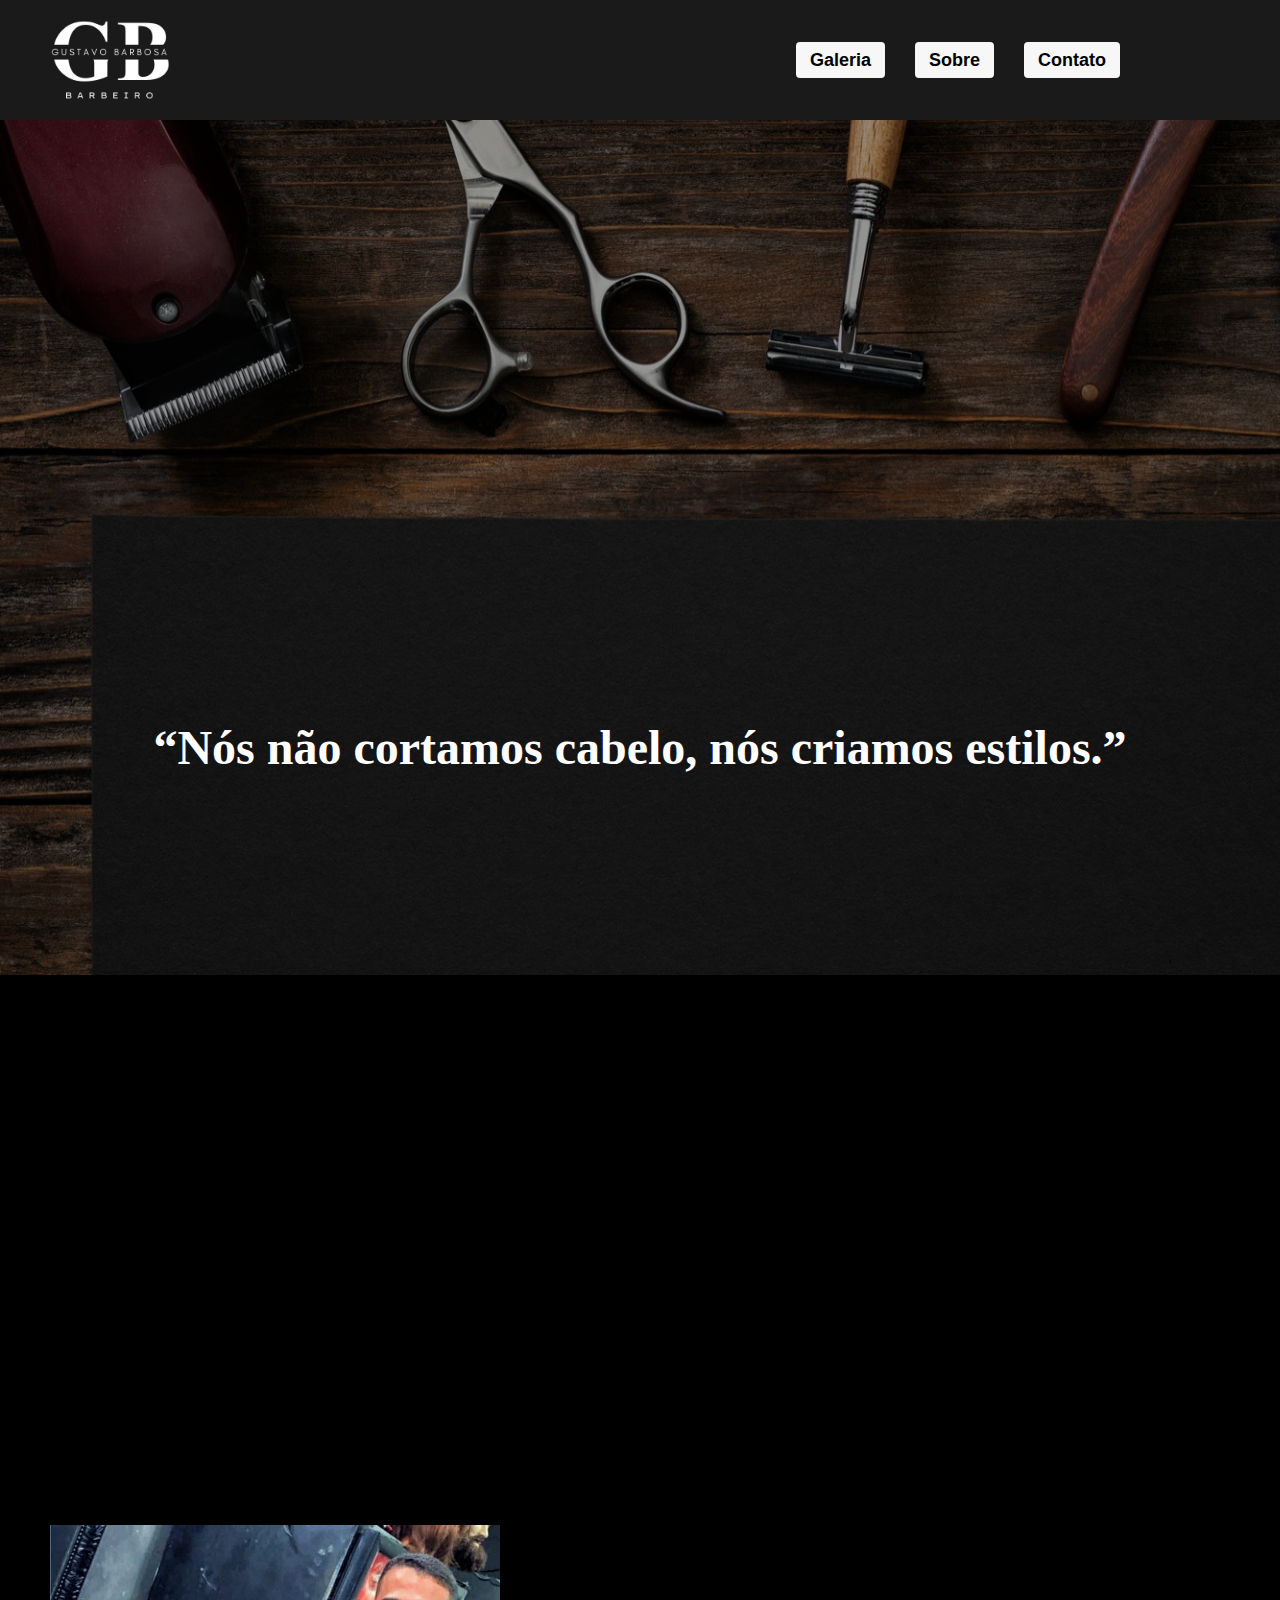
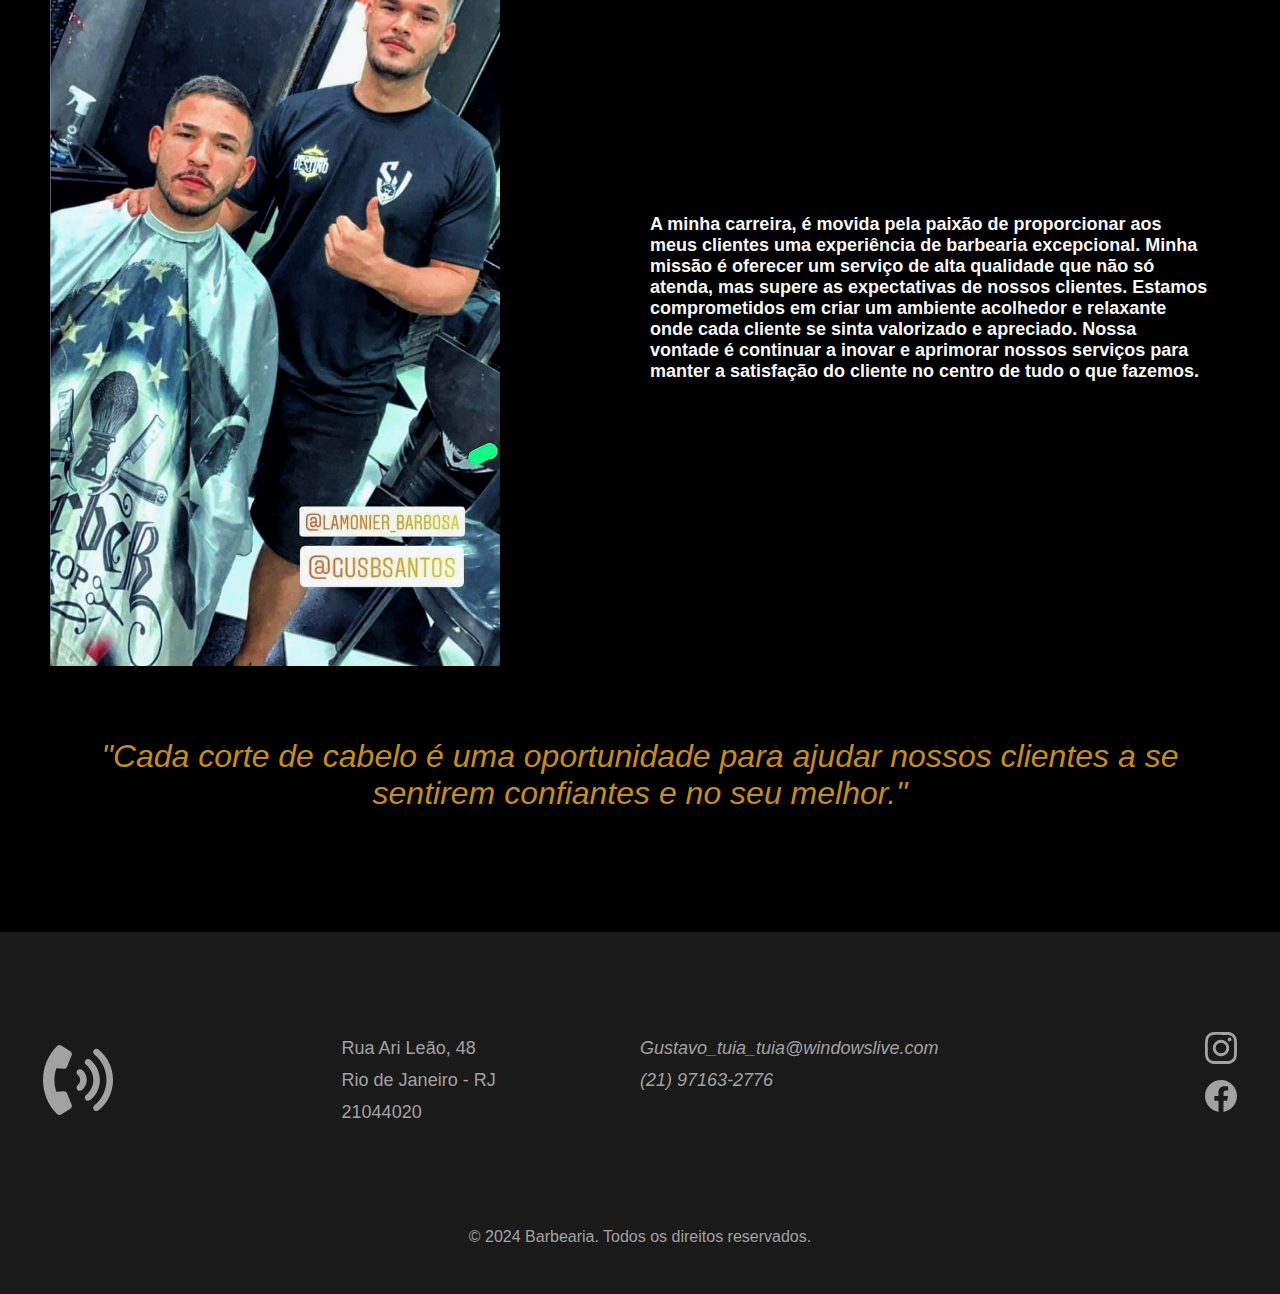
==== index.html @ 592ec846 "Adicionado foto ao index e frase de efeito." ====
<!DOCTYPE html>
<html lang="en">

<head>
    <meta charset="UTF-8">
    <meta name="viewport" content="width=device-width, initial-scale=1.0">
    <title>Gustavo Barbearia</title>
    <link rel="stylesheet" href="./style/style.css">
</head>

<body>
    <header class="header" id="home">
        <div class="header-container">
            <div class="logo">
                <a href="./index.html"><img src="./img/logo.png" alt="Logo" width="349" height="284"></a>
            </div>
            <nav class="nav">
                <ul class="botao-menu">
                    <li><a href="">Galeria</a></li>
                    <li><a href="">Sobre</a></li>
                    <li><a href="./contato.html">Contato</a></li>
                </ul>
            </nav>
        </div>
    </header>

    <div class="titulo-index">
        <h1>“Nós não cortamos cabelo, nós criamos estilos.”</h1>
    </div>

    <div class="detalhe-de-fundo">
    </div>

    <main class="article-inicial">
        <div class="conteudo-inicial">
            <div class="imagem-do-article">
                <img class="imagem-do-barbeiro" src="./img/pagina-inicial/foto-braba.jpg" alt="">
            </div>
            <div class="texto">
                <p>
                    A minha carreira, é movida pela paixão de proporcionar aos meus clientes
                    uma experiência de barbearia excepcional. Minha missão é oferecer um serviço de alta qualidade
                    que
                    não só atenda, mas supere as expectativas de nossos clientes. Estamos comprometidos em criar um
                    ambiente acolhedor e relaxante onde cada cliente se sinta valorizado e apreciado.
                    Nossa vontade é continuar a inovar e aprimorar nossos serviços para manter
                    a satisfação do cliente no centro de tudo o que fazemos.
                </p>
            </div>
            <div class="citacao">
                <p>
                    "Cada corte de cabelo é uma oportunidade para ajudar nossos clientes a se
                    sentirem confiantes e no seu melhor."
                </p>
            </div>
        </div>
    </main>

    <footer class="footer">
        <section class="footer-container">
            <div class="footer-icon-cel">
                <img src="./img/contato/phone-branco.svg" alt="">
            </div>
            <div class="footer-endereco">
                <p>Rua Ari Leão, 48</p>
                <p>Rio de Janeiro - RJ</p>
                <p>21044020</p>
            </div>
            <address class="footer-contato">
                <a href="mailto:Gustavo_tuia_tuia@windowslive.com">Gustavo_tuia_tuia@windowslive.com</a>
                <a target="_blank" href="tel:+55 21 97163-2776"">(21)
                        97163-2776</a>
            </address>
            <div class=" footer-redes">
                    <a target="_blank" href="https://www.instagram.com/gusbsantos/"><img
                            src="./img/contato/instagram-branco.svg" alt=""></a>
                    <a target="_blank" href="https://www.facebook.com/profile.php?id=100018405428199&locale=pt_BR"><img
                            src="./img/contato/facebook-branco.svg" alt=""></a>
                    </div>
        </section>
        <p class="footer-direitos">© 2024 Barbearia. Todos os direitos reservados.</p>
    </footer>
</body>

</html>
---- style/style.css ----
@import "./global.css";
@import "./footer.css";

/* Pagina Principal */
@import "./header.css";
@import "./pagina-principal/div-com-logo.css";
@import "./pagina-principal/main-index.css";

/* Contatos */
@import "./contato.css/contatos.css";
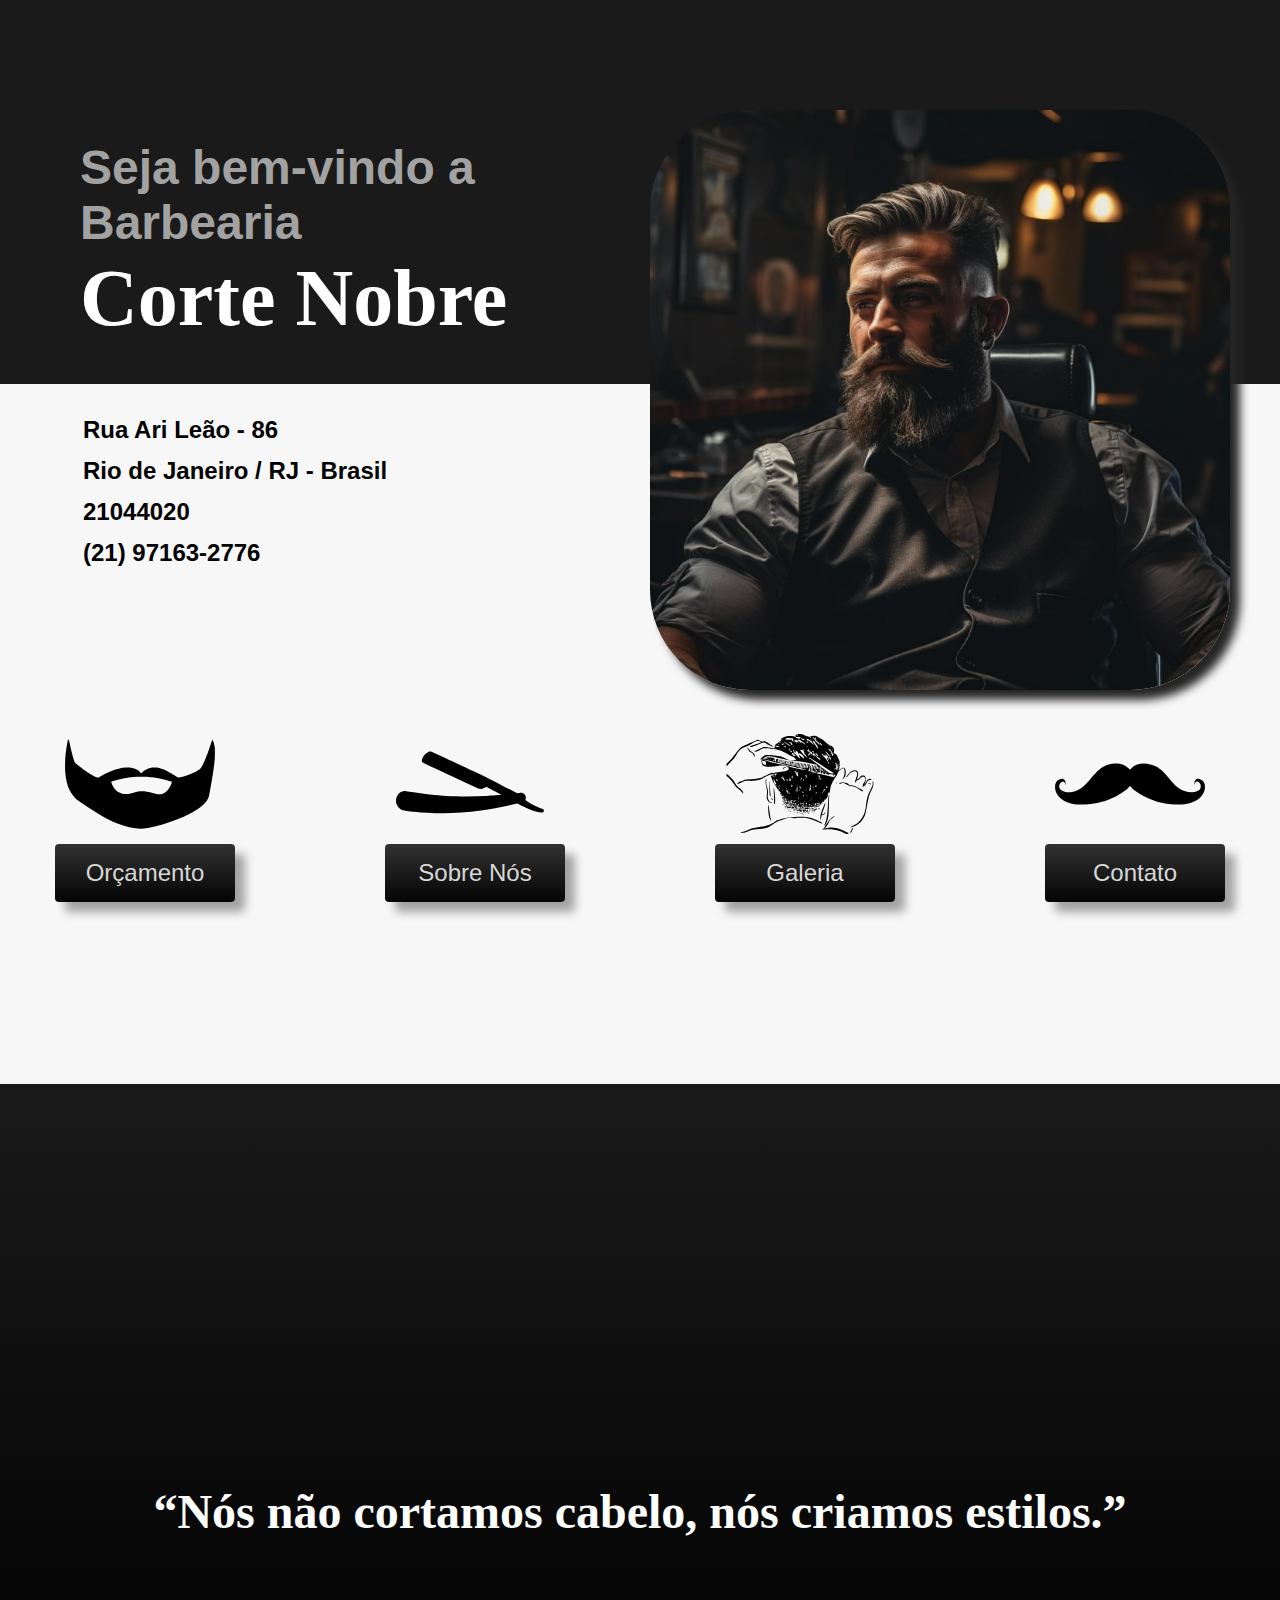
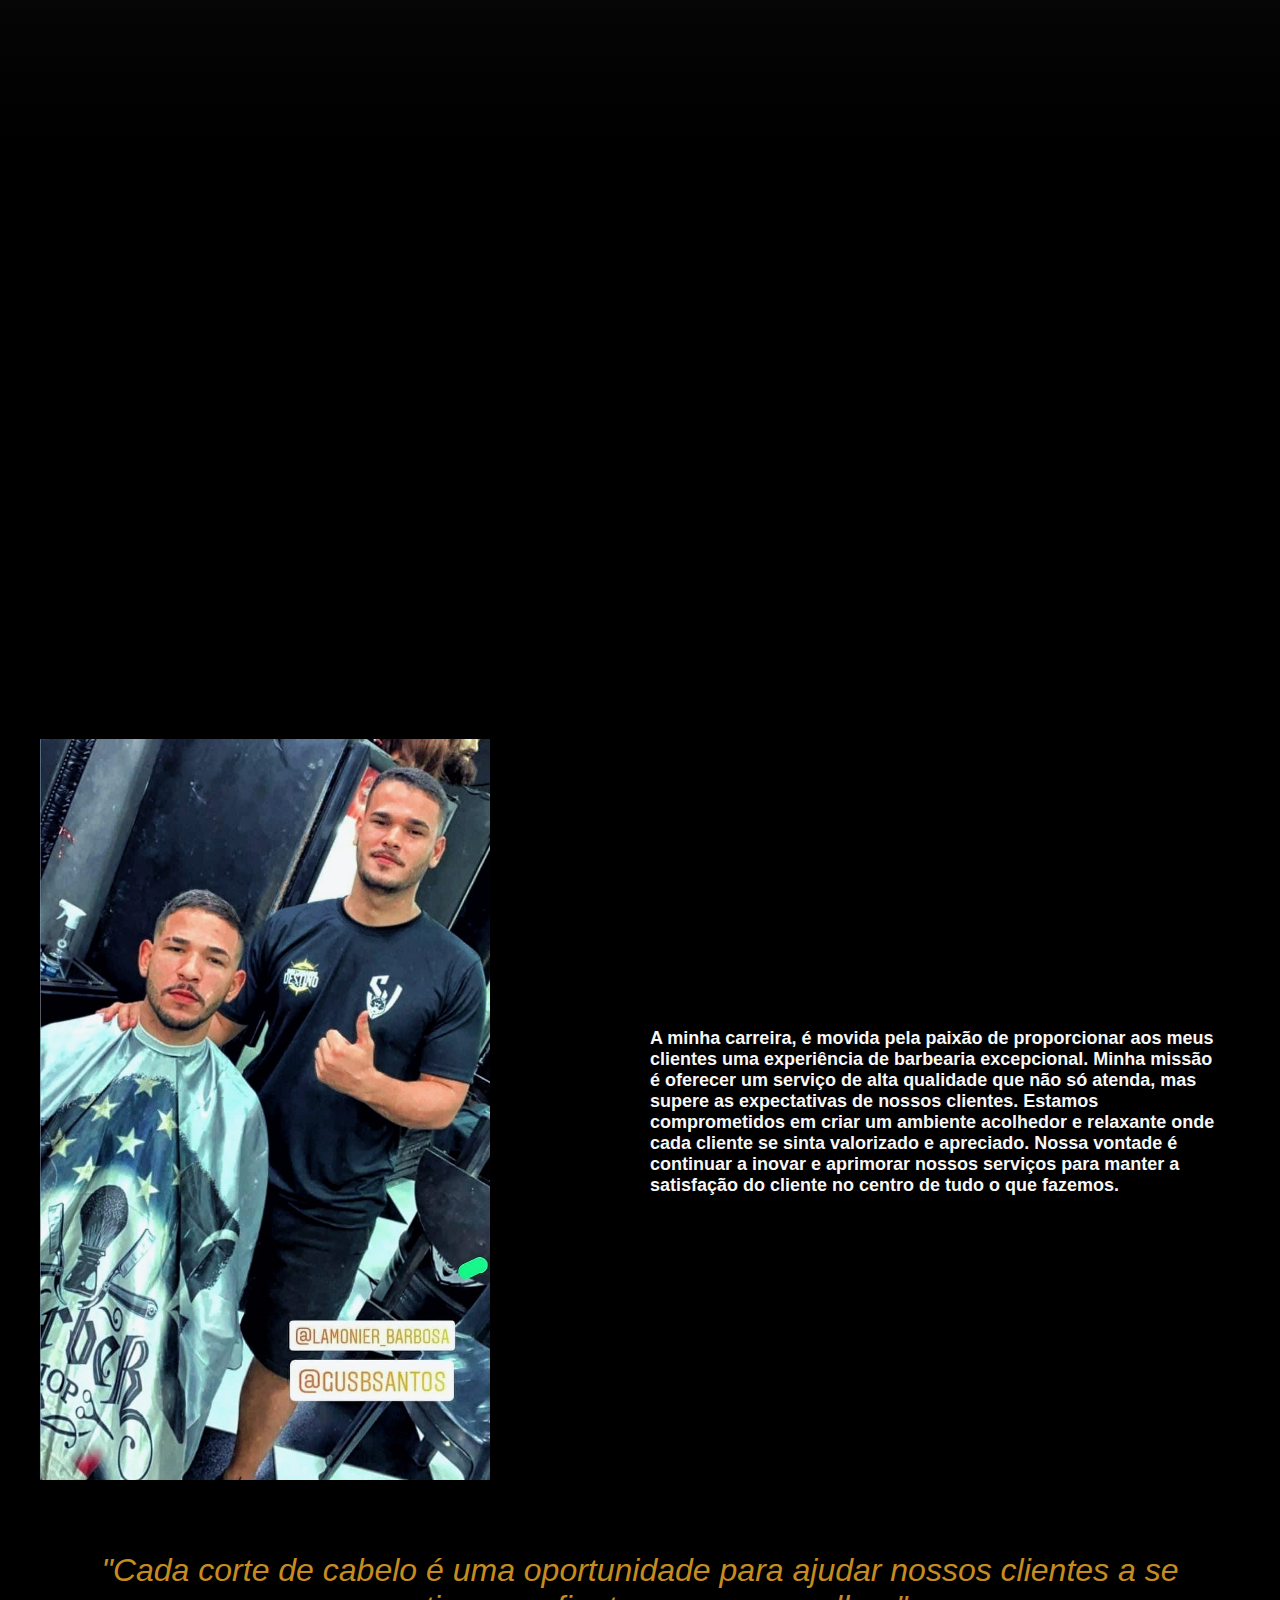
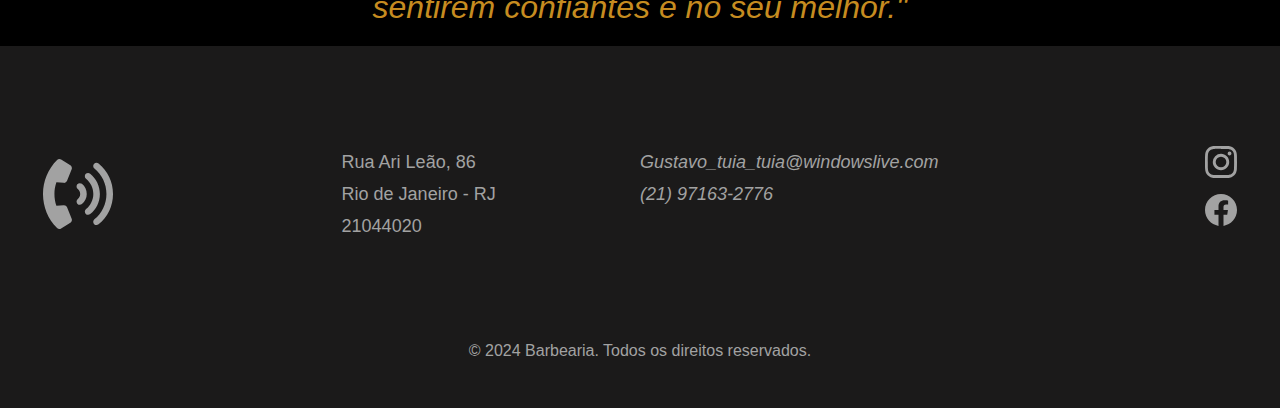
==== commit ff1607d4: "Corrigindo erros e tratando párgina de orçamento" ====
--- a/index.html
+++ b/index.html
@@ -9,18 +9,45 @@
 </head>
 
 <body>
-    <header class="header" id="home">
-        <div class="header-container">
-            <div class="logo">
-                <a href="./index.html"><img src="./img/logo.png" alt="Logo" width="349" height="284"></a>
+    <header class="header-index">
+        <div class="header-container-index">
+            <div class="introducao-header">
+                <div class="titulo-header">
+                    <h1>Seja bem-vindo a Barbearia <br>
+                        <strong>Corte Nobre</strong>
+                    </h1>
+                    <div class="header-endereco">
+                        <p>Rua Ari Leão - 86</p>
+                        <p>Rio de Janeiro / RJ - Brasil </p>
+                        <p>21044020</p>
+                        <p>(21) 97163-2776</p>
+                    </div>
+                </div>
+                <div class=" imagem-de-capa">
+                    <img src="./img/pagina-inicial/movel.jpg" alt="">
+                </div>
             </div>
-            <nav class="nav">
-                <ul class="botao-menu">
-                    <li><a href="">Galeria</a></li>
-                    <li><a href="">Sobre</a></li>
-                    <li><a href="./contato.html">Contato</a></li>
-                </ul>
-            </nav>
+
+            <div class="nav-index">
+                <div class="botao-menu-index">
+                    <div class="orcamento">
+                        <img src="./img/pagina-inicial/barba.svg" alt="">
+                        <a href="./orcamento.html">Orçamento</a>
+                    </div>
+                    <div class="sobre">
+                        <img src="./img/pagina-inicial/navalhete.svg" alt="">
+                        <a href="./galeria.html">Sobre Nós</a>
+                    </div>
+                    <div class="galeria">
+                        <img src="./img/pagina-inicial/cortando.svg" alt="">
+                        <a href="./sobre.html">Galeria</a>
+                    </div>
+                    <div class="contato-index">
+                        <img src="./img/pagina-inicial/bigode.svg" alt="">
+                        <a href="./contato.html">Contato</a>
+                    </div>
+                </div>
+            </div>
         </div>
     </header>
 
@@ -62,7 +89,7 @@
                 <img src="./img/contato/phone-branco.svg" alt="">
             </div>
             <div class="footer-endereco">
-                <p>Rua Ari Leão, 48</p>
+                <p>Rua Ari Leão, 86</p>
                 <p>Rio de Janeiro - RJ</p>
                 <p>21044020</p>
             </div>
@@ -72,10 +99,10 @@
                         97163-2776</a>
             </address>
             <div class=" footer-redes">
-                    <a target="_blank" href="https://www.instagram.com/gusbsantos/"><img
-                            src="./img/contato/instagram-branco.svg" alt=""></a>
-                    <a target="_blank" href="https://www.facebook.com/profile.php?id=100018405428199&locale=pt_BR"><img
-                            src="./img/contato/facebook-branco.svg" alt=""></a>
+                    <a target="_blank" href="www.instagram.com/gusbsantos/"><img
+                            src="./img/contato/instagram-branco.svg" alt="icone do instagram"></a>
+                    <a target="_blank" href="www.facebook.com/profile.php?id=100018405428199&locale=pt_BR"><img
+                            src="./img/contato/facebook-branco.svg" alt="icone do facebook"></a>
                     </div>
         </section>
         <p class="footer-direitos">© 2024 Barbearia. Todos os direitos reservados.</p>
--- a/style/style.css
+++ b/style/style.css
@@ -3,8 +3,11 @@
 
 /* Pagina Principal */
 @import "./header.css";
+@import "./pagina-principal/header-index.css";
 @import "./pagina-principal/div-com-logo.css";
 @import "./pagina-principal/main-index.css";
 
 /* Contatos */
-@import "./contato.css/contatos.css";+@import "./contato.css/contatos.css";
+
+/* Orçamento */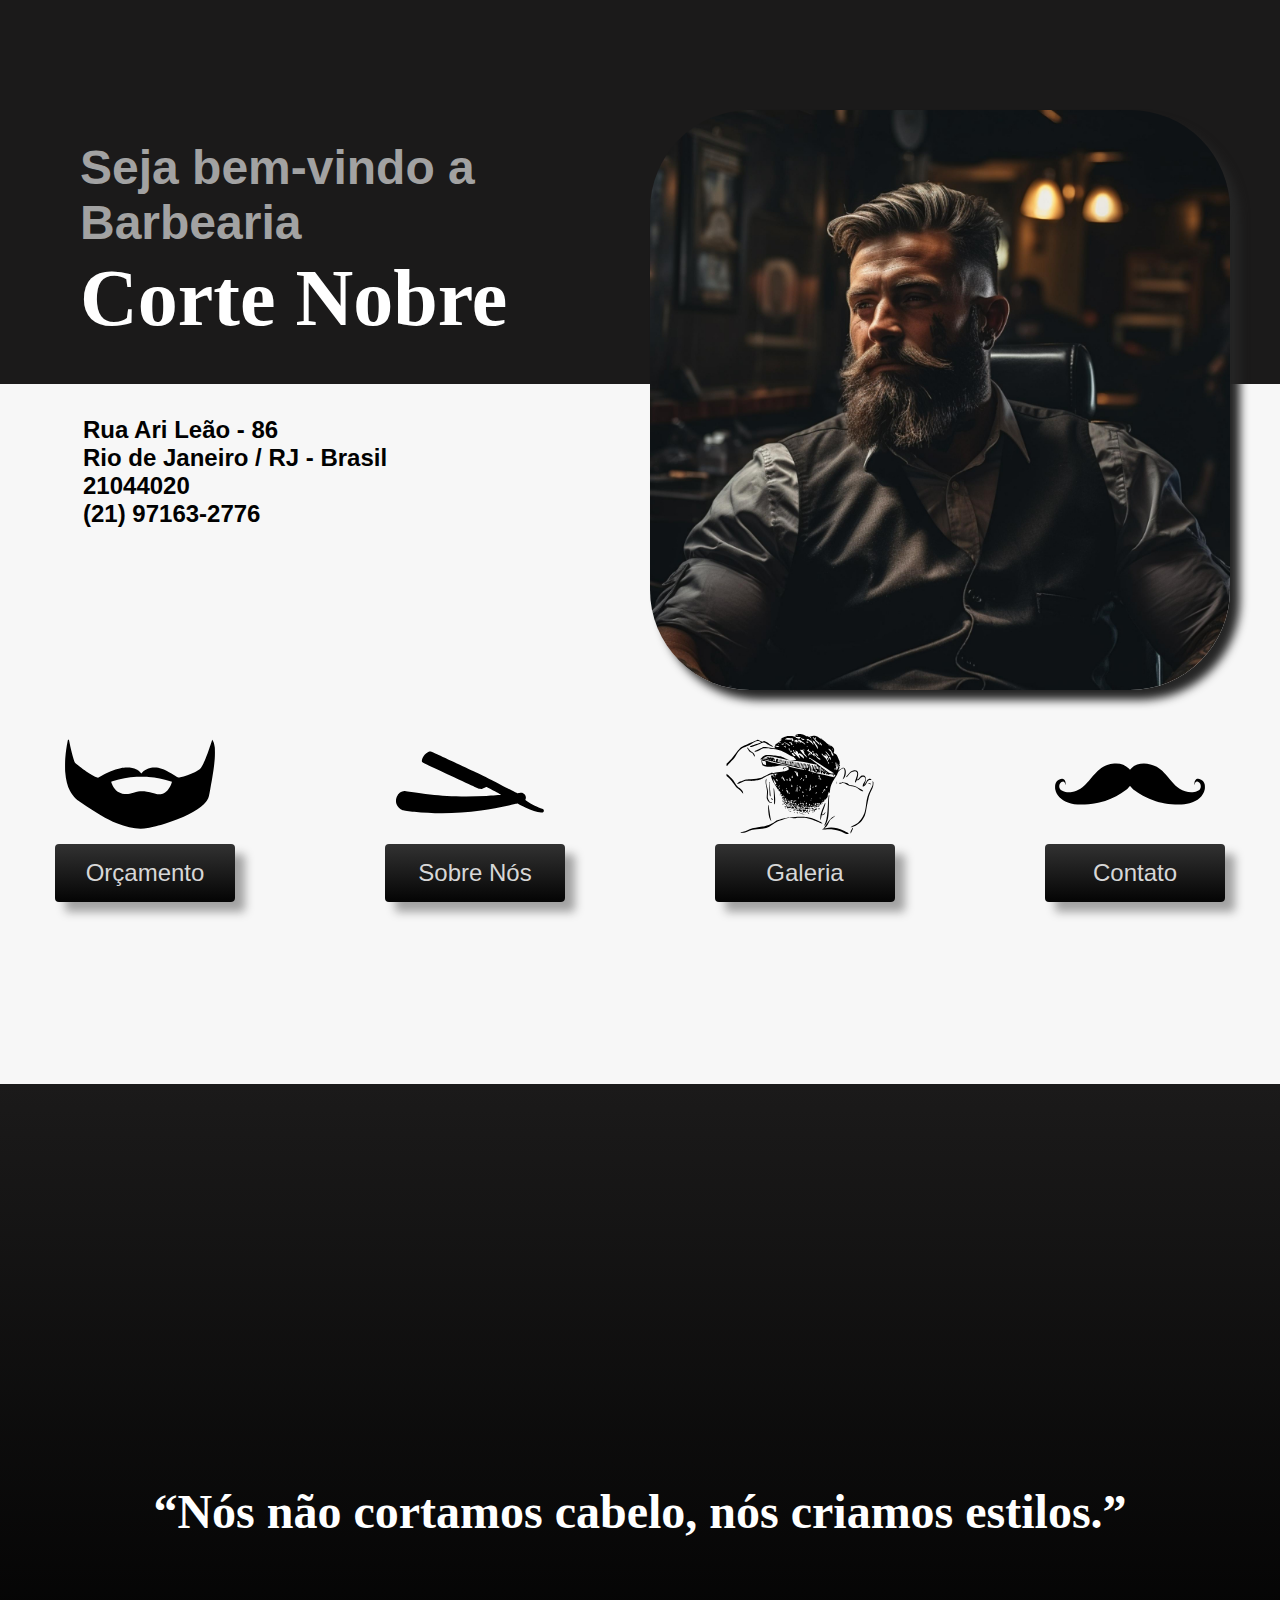
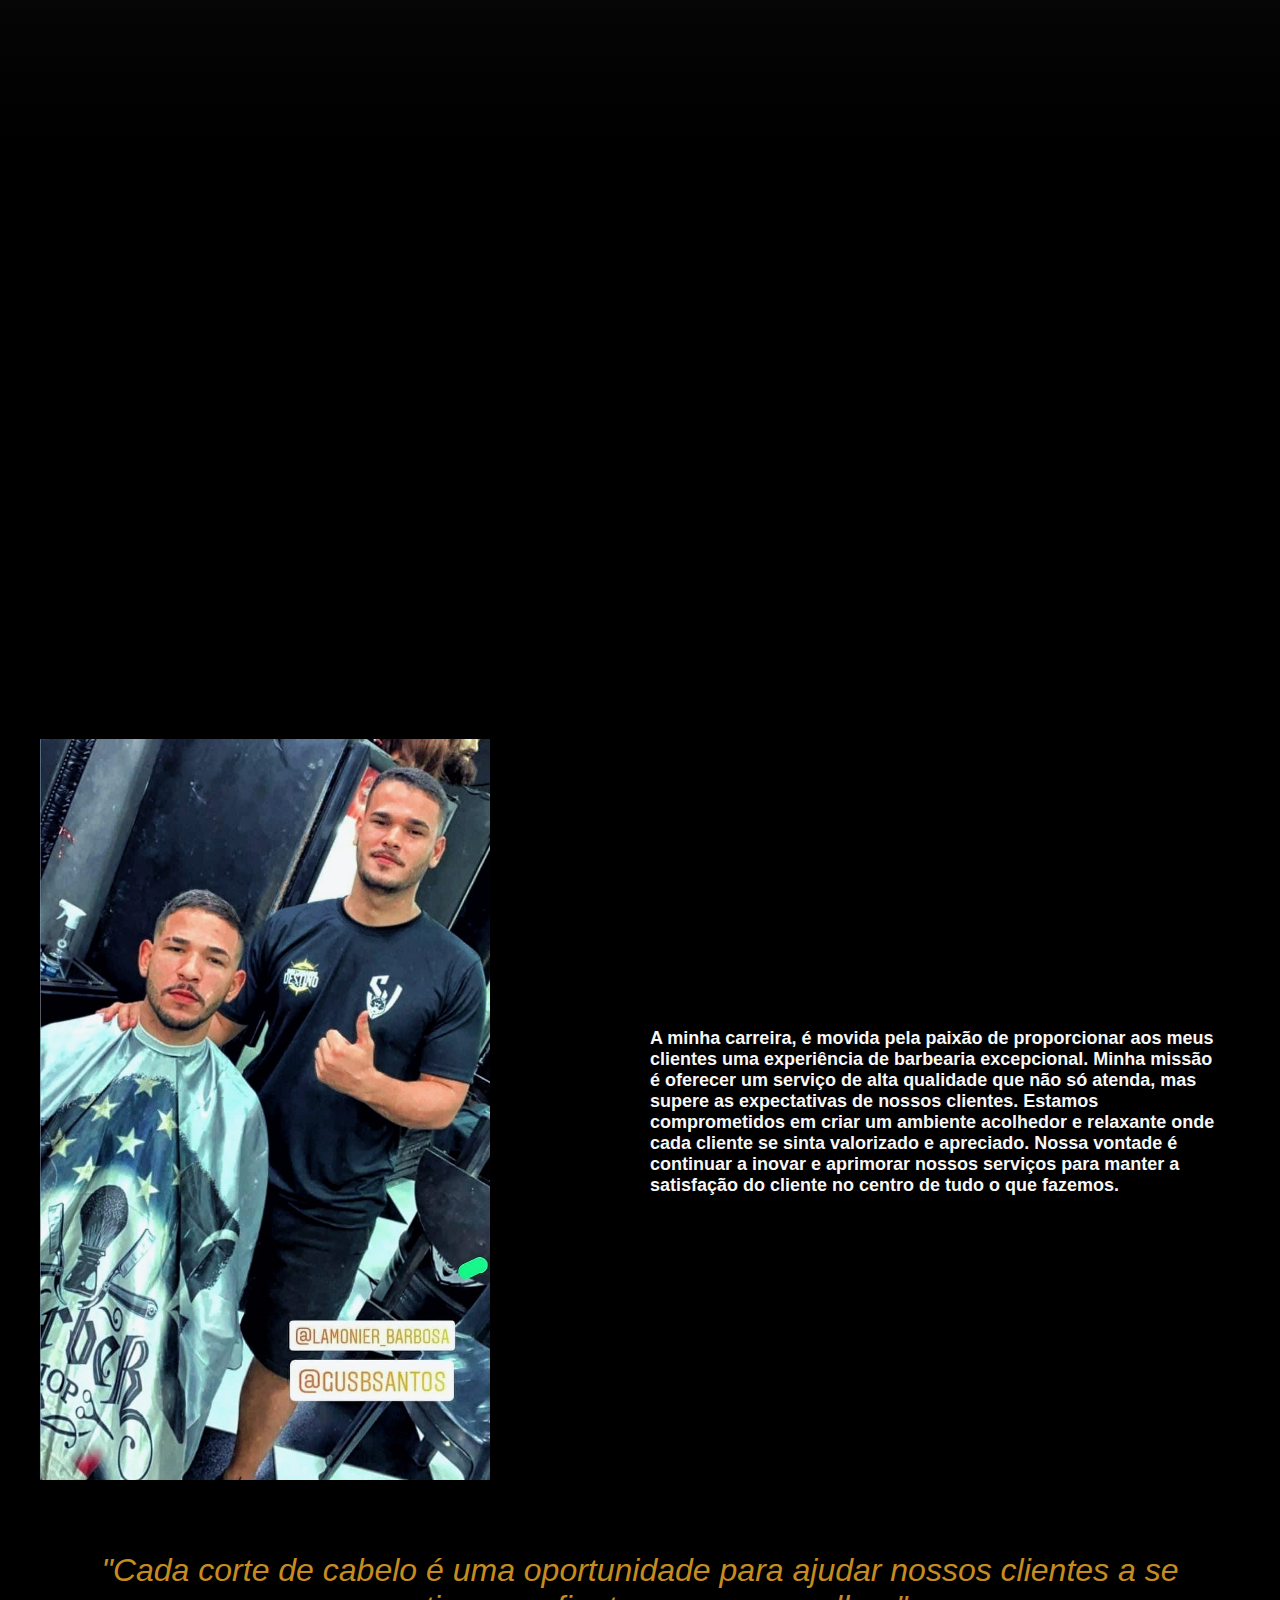
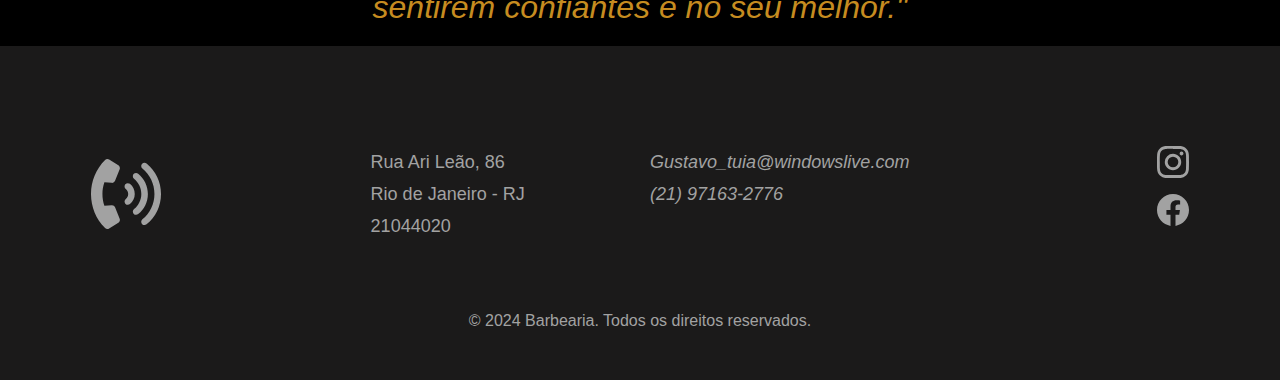
==== commit 01d8fae8: "Mudanças no e-mail" ====
--- a/index.html
+++ b/index.html
@@ -17,10 +17,10 @@
                         <strong>Corte Nobre</strong>
                     </h1>
                     <div class="header-endereco">
-                        <p>Rua Ari Leão - 86</p>
-                        <p>Rio de Janeiro / RJ - Brasil </p>
-                        <p>21044020</p>
-                        <p>(21) 97163-2776</p>
+                        <p>Rua Ari Leão - 86 <br>
+                            Rio de Janeiro / RJ - Brasil <br>
+                            21044020 <br>
+                            (21) 97163-2776</p>
                     </div>
                 </div>
                 <div class=" imagem-de-capa">
@@ -58,7 +58,7 @@
     <div class="detalhe-de-fundo">
     </div>
 
-    <main class="article-inicial">
+    <article class="article-inicial">
         <div class="conteudo-inicial">
             <div class="imagem-do-article">
                 <img class="imagem-do-barbeiro" src="./img/pagina-inicial/foto-braba.jpg" alt="">
@@ -81,7 +81,7 @@
                 </p>
             </div>
         </div>
-    </main>
+    </article>
 
     <footer class="footer">
         <section class="footer-container">
@@ -94,15 +94,24 @@
                 <p>21044020</p>
             </div>
             <address class="footer-contato">
-                <a href="mailto:Gustavo_tuia_tuia@windowslive.com">Gustavo_tuia_tuia@windowslive.com</a>
+                <a href="mailto:Gustavo_tuia@windowslive.com">Gustavo_tuia@windowslive.com</a>
                 <a target="_blank" href="tel:+55 21 97163-2776"">(21)
                         97163-2776</a>
             </address>
             <div class=" footer-redes">
-                    <a target="_blank" href="www.instagram.com/gusbsantos/"><img
-                            src="./img/contato/instagram-branco.svg" alt="icone do instagram"></a>
-                    <a target="_blank" href="www.facebook.com/profile.php?id=100018405428199&locale=pt_BR"><img
-                            src="./img/contato/facebook-branco.svg" alt="icone do facebook"></a>
+                    <a class="icon-instagram" target="_blank" href="https://www.instagram.com/gusbsantos/"><svg
+                            width="32" height="32" xmlns="http://www.w3.org/2000/svg" fill="#a2a2a2">
+                            <path
+                                d="M16 0c-4.347 0-4.89.02-6.596.096C7.7.176 6.54.444 5.52.84a7.835 7.835 0 0 0-2.835 1.845A7.807 7.807 0 0 0 .84 5.52C.444 6.54.175 7.7.096 9.404.016 11.111 0 11.654 0 16c0 4.347.02 4.89.096 6.596.08 1.703.348 2.864.744 3.884a7.847 7.847 0 0 0 1.845 2.835A7.825 7.825 0 0 0 5.52 31.16c1.021.395 2.181.665 3.884.744 1.707.08 2.25.096 6.596.096 4.347 0 4.89-.02 6.596-.096 1.703-.08 2.864-.35 3.884-.744a7.864 7.864 0 0 0 2.835-1.845 7.814 7.814 0 0 0 1.845-2.835c.395-1.02.665-2.181.744-3.884.08-1.707.096-2.25.096-6.596 0-4.347-.02-4.89-.096-6.596-.08-1.703-.35-2.865-.744-3.884a7.853 7.853 0 0 0-1.845-2.835A7.796 7.796 0 0 0 26.48.84C25.46.444 24.299.175 22.596.096 20.889.016 20.346 0 16 0Zm0 2.88c4.27 0 4.78.021 6.467.095 1.56.073 2.406.332 2.969.553.75.29 1.28.636 1.843 1.195.558.56.905 1.092 1.194 1.841.219.563.48 1.41.551 2.97.076 1.687.093 2.194.093 6.466s-.02 4.78-.098 6.467c-.082 1.56-.342 2.406-.562 2.969-.298.75-.638 1.28-1.198 1.843a4.992 4.992 0 0 1-1.84 1.194c-.56.219-1.42.48-2.98.551-1.699.076-2.199.093-6.479.093-4.281 0-4.781-.02-6.479-.098-1.561-.082-2.421-.342-2.981-.562-.759-.298-1.28-.638-1.839-1.198a4.859 4.859 0 0 1-1.2-1.84c-.22-.56-.478-1.42-.56-2.98-.06-1.68-.081-2.199-.081-6.459 0-4.261.021-4.781.081-6.481.082-1.56.34-2.419.56-2.979.28-.76.639-1.28 1.2-1.841C5.22 4.12 5.741 3.76 6.5 3.48 7.06 3.26 7.901 3 9.461 2.92c1.7-.06 2.2-.08 6.479-.08l.06.04Zm0 4.904A8.215 8.215 0 0 0 7.784 16c0 4.54 3.68 8.216 8.216 8.216 4.54 0 8.216-3.68 8.216-8.216 0-4.54-3.68-8.216-8.216-8.216Zm0 13.55A5.332 5.332 0 0 1 10.667 16 5.332 5.332 0 0 1 16 10.667 5.332 5.332 0 0 1 21.333 16 5.332 5.332 0 0 1 16 21.333ZM26.461 7.46c0 1.06-.861 1.92-1.92 1.92-1.06 0-1.92-.861-1.92-1.92a1.921 1.921 0 0 1 3.84 0Z" />
+                        </svg>
+                    </a>
+                    <a class="icon-facebook" target="_blank"
+                        href="https://www.facebook.com/profile.php?id=100018405428199&locale=pt_BR"><svg width="32"
+                            height="32" xmlns="http://www.w3.org/2000/svg" fill="#a2a2a2">
+                            <path
+                                d="M32 16.098c0-8.836-7.164-16-16-16s-16 7.164-16 16c0 7.986 5.85 14.605 13.5 15.805v-11.18H9.437v-4.627H13.5v-3.522c0-4.01 2.39-6.226 6.044-6.226 1.75 0 3.581.314 3.581.314v3.937h-2.018c-1.988 0-2.608 1.233-2.608 2.499v3h4.437l-.71 4.626H18.5v11.18C26.149 30.703 32 24.083 32 16.098Z" />
+                        </svg>
+                    </a>
                     </div>
         </section>
         <p class="footer-direitos">© 2024 Barbearia. Todos os direitos reservados.</p>
--- a/style/style.css
+++ b/style/style.css
@@ -8,6 +8,17 @@
 @import "./pagina-principal/main-index.css";
 
 /* Contatos */
-@import "./contato.css/contatos.css";
+@import "./contato/contatos.css";
 
-/* Orçamento */+/* Orçamento */
+@import "./orcamento/orcamento.css";
+@import "./orcamento/motivacao.css";
+
+/* Sobre */
+@import "./sobre/sobre.css";
+
+/* Galeria */
+@import "./galeria/galeria.css";
+
+/* Agracimentos */
+@import "./agradecimento/agradecimento.css"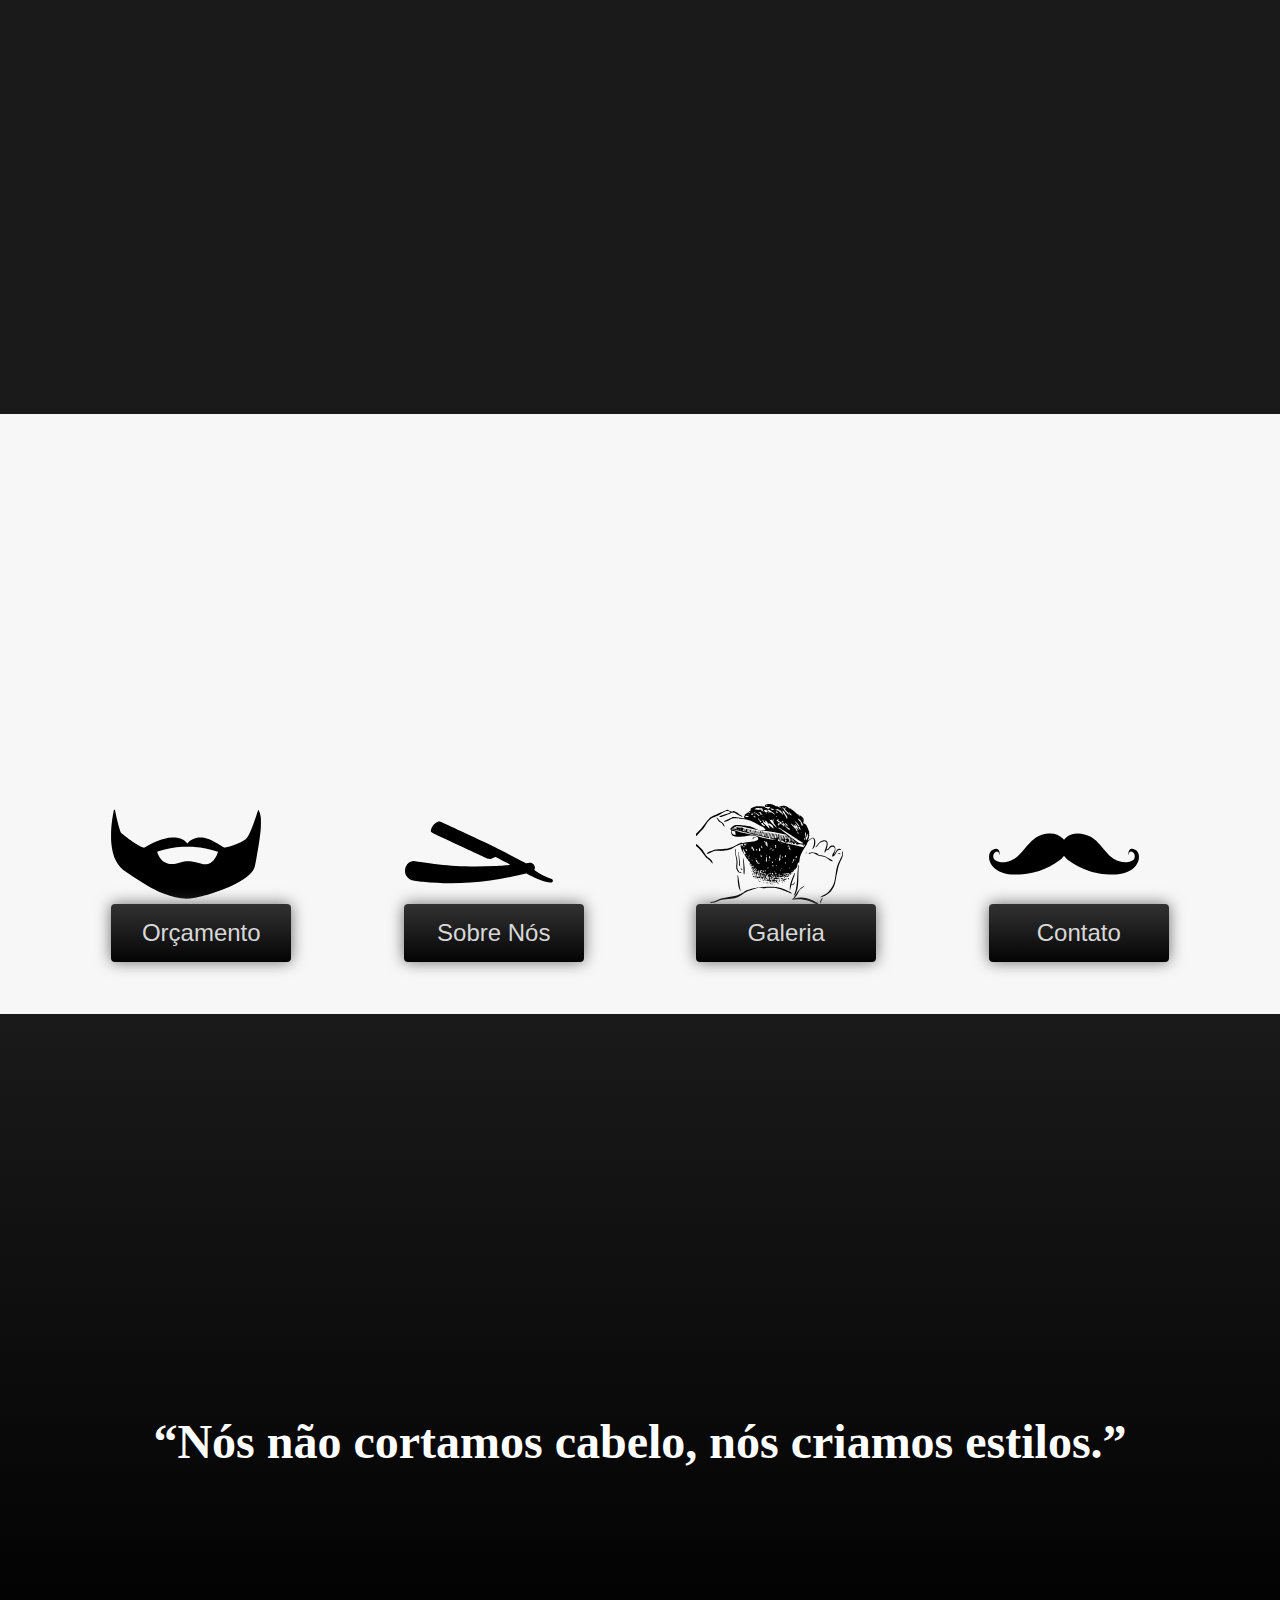
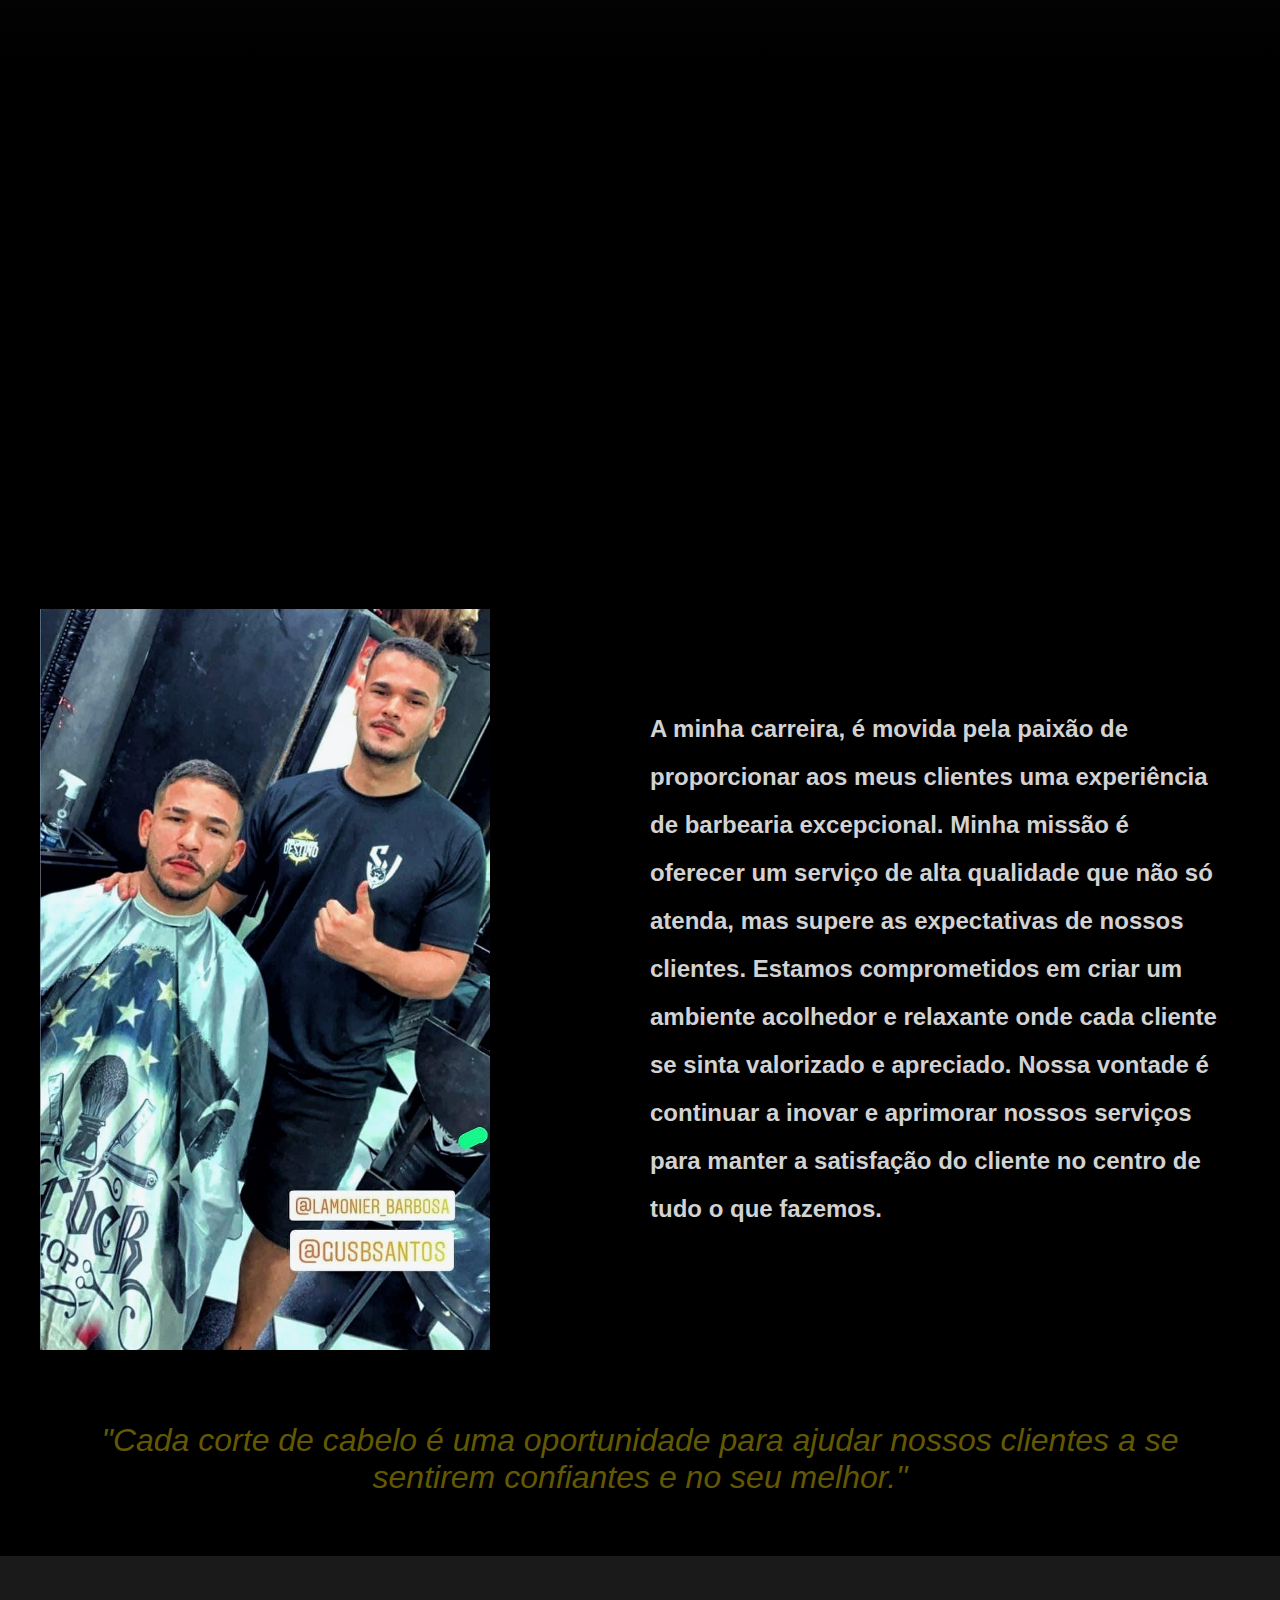
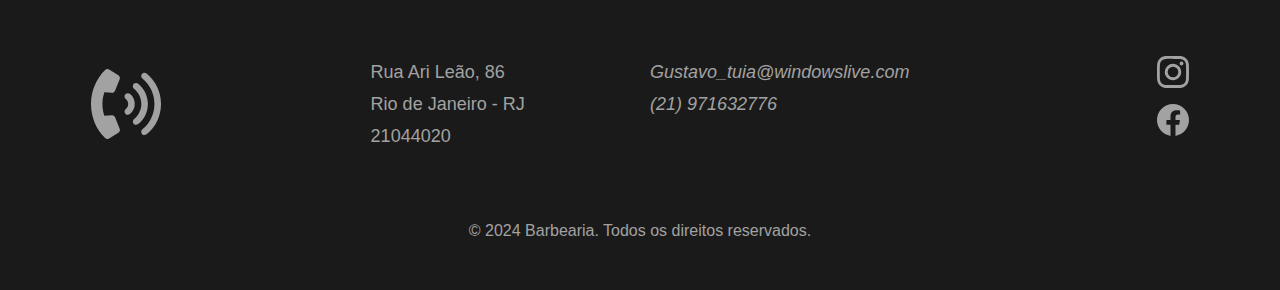
==== commit fc03d484: "otimizando cleancss" ====
--- a/index.html
+++ b/index.html
@@ -5,7 +5,9 @@
     <meta charset="UTF-8">
     <meta name="viewport" content="width=device-width, initial-scale=1.0">
     <title>Gustavo Barbearia</title>
-    <link rel="stylesheet" href="./style/style.css">
+    <link rel="stylesheet" href="./style/style.min.css">
+    <meta name="description" content="Barbearia Corte Nobre.">
+    <link rel="icon" href="./img/pagina-inicial/bigode.svg" type="image/svg+xml">
 </head>
 
 <body>
@@ -13,18 +15,19 @@
         <div class="header-container-index">
             <div class="introducao-header">
                 <div class="titulo-header">
-                    <h1>Seja bem-vindo a Barbearia <br>
-                        <strong>Corte Nobre</strong>
+                    <h1 class="fadeInUp" data-anime="400">Seja bem-vindo a Barbearia <br>
+                        <strong class="fadeInUp" data-anime="800">Corte Nobre</strong>
                     </h1>
                     <div class="header-endereco">
-                        <p>Rua Ari Leão - 86 <br>
+                        <p class="fadeInLeft" data-anime="600">Rua Ari Leão - 86 <br>
                             Rio de Janeiro / RJ - Brasil <br>
                             21044020 <br>
                             (21) 97163-2776</p>
                     </div>
                 </div>
-                <div class=" imagem-de-capa">
-                    <img src="./img/pagina-inicial/movel.jpg" alt="">
+                <div class=" imagem-de-capa ">
+                    <img class="fadeInRight" data-anime="600" src="./img/pagina-inicial/movel.jpg"
+                        alt="Foto de barbeiro">
                 </div>
             </div>
 
@@ -95,27 +98,28 @@
             </div>
             <address class="footer-contato">
                 <a href="mailto:Gustavo_tuia@windowslive.com">Gustavo_tuia@windowslive.com</a>
-                <a target="_blank" href="tel:+55 21 97163-2776"">(21)
-                        97163-2776</a>
+                <a target="_blank" href="tel:+55 21 97163-2776">(21) 971632776</a>
             </address>
             <div class=" footer-redes">
-                    <a class="icon-instagram" target="_blank" href="https://www.instagram.com/gusbsantos/"><svg
-                            width="32" height="32" xmlns="http://www.w3.org/2000/svg" fill="#a2a2a2">
-                            <path
-                                d="M16 0c-4.347 0-4.89.02-6.596.096C7.7.176 6.54.444 5.52.84a7.835 7.835 0 0 0-2.835 1.845A7.807 7.807 0 0 0 .84 5.52C.444 6.54.175 7.7.096 9.404.016 11.111 0 11.654 0 16c0 4.347.02 4.89.096 6.596.08 1.703.348 2.864.744 3.884a7.847 7.847 0 0 0 1.845 2.835A7.825 7.825 0 0 0 5.52 31.16c1.021.395 2.181.665 3.884.744 1.707.08 2.25.096 6.596.096 4.347 0 4.89-.02 6.596-.096 1.703-.08 2.864-.35 3.884-.744a7.864 7.864 0 0 0 2.835-1.845 7.814 7.814 0 0 0 1.845-2.835c.395-1.02.665-2.181.744-3.884.08-1.707.096-2.25.096-6.596 0-4.347-.02-4.89-.096-6.596-.08-1.703-.35-2.865-.744-3.884a7.853 7.853 0 0 0-1.845-2.835A7.796 7.796 0 0 0 26.48.84C25.46.444 24.299.175 22.596.096 20.889.016 20.346 0 16 0Zm0 2.88c4.27 0 4.78.021 6.467.095 1.56.073 2.406.332 2.969.553.75.29 1.28.636 1.843 1.195.558.56.905 1.092 1.194 1.841.219.563.48 1.41.551 2.97.076 1.687.093 2.194.093 6.466s-.02 4.78-.098 6.467c-.082 1.56-.342 2.406-.562 2.969-.298.75-.638 1.28-1.198 1.843a4.992 4.992 0 0 1-1.84 1.194c-.56.219-1.42.48-2.98.551-1.699.076-2.199.093-6.479.093-4.281 0-4.781-.02-6.479-.098-1.561-.082-2.421-.342-2.981-.562-.759-.298-1.28-.638-1.839-1.198a4.859 4.859 0 0 1-1.2-1.84c-.22-.56-.478-1.42-.56-2.98-.06-1.68-.081-2.199-.081-6.459 0-4.261.021-4.781.081-6.481.082-1.56.34-2.419.56-2.979.28-.76.639-1.28 1.2-1.841C5.22 4.12 5.741 3.76 6.5 3.48 7.06 3.26 7.901 3 9.461 2.92c1.7-.06 2.2-.08 6.479-.08l.06.04Zm0 4.904A8.215 8.215 0 0 0 7.784 16c0 4.54 3.68 8.216 8.216 8.216 4.54 0 8.216-3.68 8.216-8.216 0-4.54-3.68-8.216-8.216-8.216Zm0 13.55A5.332 5.332 0 0 1 10.667 16 5.332 5.332 0 0 1 16 10.667 5.332 5.332 0 0 1 21.333 16 5.332 5.332 0 0 1 16 21.333ZM26.461 7.46c0 1.06-.861 1.92-1.92 1.92-1.06 0-1.92-.861-1.92-1.92a1.921 1.921 0 0 1 3.84 0Z" />
-                        </svg>
-                    </a>
-                    <a class="icon-facebook" target="_blank"
-                        href="https://www.facebook.com/profile.php?id=100018405428199&locale=pt_BR"><svg width="32"
-                            height="32" xmlns="http://www.w3.org/2000/svg" fill="#a2a2a2">
-                            <path
-                                d="M32 16.098c0-8.836-7.164-16-16-16s-16 7.164-16 16c0 7.986 5.85 14.605 13.5 15.805v-11.18H9.437v-4.627H13.5v-3.522c0-4.01 2.39-6.226 6.044-6.226 1.75 0 3.581.314 3.581.314v3.937h-2.018c-1.988 0-2.608 1.233-2.608 2.499v3h4.437l-.71 4.626H18.5v11.18C26.149 30.703 32 24.083 32 16.098Z" />
-                        </svg>
-                    </a>
-                    </div>
+                <a class="icon-instagram" target="_blank" href="https://www.instagram.com/gusbsantos/"><svg width="32"
+                        height="32" xmlns="http://www.w3.org/2000/svg" fill="#a2a2a2">
+                        <path
+                            d="M16 0c-4.347 0-4.89.02-6.596.096C7.7.176 6.54.444 5.52.84a7.835 7.835 0 0 0-2.835 1.845A7.807 7.807 0 0 0 .84 5.52C.444 6.54.175 7.7.096 9.404.016 11.111 0 11.654 0 16c0 4.347.02 4.89.096 6.596.08 1.703.348 2.864.744 3.884a7.847 7.847 0 0 0 1.845 2.835A7.825 7.825 0 0 0 5.52 31.16c1.021.395 2.181.665 3.884.744 1.707.08 2.25.096 6.596.096 4.347 0 4.89-.02 6.596-.096 1.703-.08 2.864-.35 3.884-.744a7.864 7.864 0 0 0 2.835-1.845 7.814 7.814 0 0 0 1.845-2.835c.395-1.02.665-2.181.744-3.884.08-1.707.096-2.25.096-6.596 0-4.347-.02-4.89-.096-6.596-.08-1.703-.35-2.865-.744-3.884a7.853 7.853 0 0 0-1.845-2.835A7.796 7.796 0 0 0 26.48.84C25.46.444 24.299.175 22.596.096 20.889.016 20.346 0 16 0Zm0 2.88c4.27 0 4.78.021 6.467.095 1.56.073 2.406.332 2.969.553.75.29 1.28.636 1.843 1.195.558.56.905 1.092 1.194 1.841.219.563.48 1.41.551 2.97.076 1.687.093 2.194.093 6.466s-.02 4.78-.098 6.467c-.082 1.56-.342 2.406-.562 2.969-.298.75-.638 1.28-1.198 1.843a4.992 4.992 0 0 1-1.84 1.194c-.56.219-1.42.48-2.98.551-1.699.076-2.199.093-6.479.093-4.281 0-4.781-.02-6.479-.098-1.561-.082-2.421-.342-2.981-.562-.759-.298-1.28-.638-1.839-1.198a4.859 4.859 0 0 1-1.2-1.84c-.22-.56-.478-1.42-.56-2.98-.06-1.68-.081-2.199-.081-6.459 0-4.261.021-4.781.081-6.481.082-1.56.34-2.419.56-2.979.28-.76.639-1.28 1.2-1.841C5.22 4.12 5.741 3.76 6.5 3.48 7.06 3.26 7.901 3 9.461 2.92c1.7-.06 2.2-.08 6.479-.08l.06.04Zm0 4.904A8.215 8.215 0 0 0 7.784 16c0 4.54 3.68 8.216 8.216 8.216 4.54 0 8.216-3.68 8.216-8.216 0-4.54-3.68-8.216-8.216-8.216Zm0 13.55A5.332 5.332 0 0 1 10.667 16 5.332 5.332 0 0 1 16 10.667 5.332 5.332 0 0 1 21.333 16 5.332 5.332 0 0 1 16 21.333ZM26.461 7.46c0 1.06-.861 1.92-1.92 1.92-1.06 0-1.92-.861-1.92-1.92a1.921 1.921 0 0 1 3.84 0Z" />
+                    </svg>
+                </a>
+                <a class="icon-facebook" target="_blank"
+                    href="https://www.facebook.com/profile.php?id=100018405428199&locale=pt_BR"><svg width="32"
+                        height="32" xmlns="http://www.w3.org/2000/svg" fill="#a2a2a2">
+                        <path
+                            d="M32 16.098c0-8.836-7.164-16-16-16s-16 7.164-16 16c0 7.986 5.85 14.605 13.5 15.805v-11.18H9.437v-4.627H13.5v-3.522c0-4.01 2.39-6.226 6.044-6.226 1.75 0 3.581.314 3.581.314v3.937h-2.018c-1.988 0-2.608 1.233-2.608 2.499v3h4.437l-.71 4.626H18.5v11.18C26.149 30.703 32 24.083 32 16.098Z" />
+                    </svg>
+                </a>
+            </div>
         </section>
         <p class="footer-direitos">© 2024 Barbearia. Todos os direitos reservados.</p>
     </footer>
+    <script src="./js/plugins/simple-anime.js"></script>
+    <script src="./js/script.js"></script>
 </body>
 
 </html>--- a/style/style.min.css
+++ b/style/style.min.css
@@ -0,0 +1 @@
+.fadeInDown{transform:translate3d(0,-20px,0)}.fadeInUp{transform:translate3d(0,20px,0)}.fadeInRight{transform:translate3d(20px,0,0)}.fadeInLeft{transform:translate3d(-20px,0,0)}[data-anime]{opacity:0}.anime{opacity:1;transform:none;transition:transform .8s,opacity .8s}.header{background:#1b1a1a}.header-container{box-sizing:border-box;max-width:1200px;display:flex;margin:0 auto;justify-content:space-between;padding:20px}.logo a img{width:120px;height:80px}.logo a{display:flex;height:120px;width:120px;border-radius:100%;align-items:center}.nav{display:flex;flex-wrap:wrap}.botao-menu{display:flex;flex-wrap:wrap;gap:30px;align-items:center;justify-content:end}.botao-menu a{display:inline-block;font-family:Arial,Helvetica,sans-serif;background:#f7f7f7;font-size:1.125rem;color:#000;border-radius:4px;padding:10px 0;font-weight:700;width:110px;text-align:center}.botao-menu a:hover{box-shadow:5px 5px 10px #000;background:linear-gradient(#fdfdfd,#9e9e9e)}@media (max-width:800px){.logo a img{width:100px;height:70px}.logo a{height:100px;width:100px}.botao-menu{gap:10px}.botao-menu a{color:#f9f9f9;font-size:1rem;padding:10px 0;font-weight:700;width:90px;background:0 0}.botao-menu a:hover{box-shadow:none;background:0 0}.botao-menu a::after{content:"";background-color:#f9f9f9;display:block;height:3px;width:0;margin-top:4px}.botao-menu a:hover::after{width:100%;transition:.3s}}@media (max-width:600px){.logo a img{width:80px;height:50px}.logo a{height:80px;width:80px}.botao-menu{gap:10px}.botao-menu a{font-size:1rem;padding:10px 10px;font-weight:400;width:max-content;background:0 0;color:#f7f7f7}}@media (max-width:600px){.botao-menu{display:grid;grid-template-columns:1fr 1fr;gap:10px}.botao-menu a{font-size:1rem;padding:10px 10px;font-weight:400;width:max-content;background:0 0;color:#f7f7f7}}body{margin:0;color:#000;font-family:Arial,Helvetica,sans-serif;display:block;background:#f7f7f7}a,h1,h2,li,nav,p,ul{list-style-type:none;padding:0;margin:0;text-decoration:none}img{max-width:100%}.footer{margin:0 auto;background:#1b1a1a;display:grid;color:#a2a2a2;justify-content:center;justify-items:center;gap:10px;padding:100px 20px 50px 20px}.footer-container{max-width:1200px;margin:0 auto;display:grid;gap:20px;grid-template-columns:1fr 1fr 1fr 1fr;padding:0 20px 0 20px}.footer-icon-cel{display:flex;flex-wrap:wrap;max-width:70px;position:relative;align-items:center}.footer-endereco{font-size:1.125rem;font-family:Arial,Helvetica,sans-serif;font-style:normal;line-height:2rem;position:relative}.footer-contato a{display:block;color:#a2a2a2;line-height:2rem;font-size:1.125rem;font-family:Arial,Helvetica,sans-serif;position:relative;width:max-content}.footer-contato a:hover{color:#f7f7f7}.footer-redes{display:grid;position:relative;justify-content:end}.footer-redes a{display:block;line-height:3rem;max-height:32px}.footer-redes svg:hover{fill:#f7f7f7}.footer-direitos{padding-top:60px}@media (max-width:650px){.footer-container{gap:10px;grid-template-columns:1fr 1fr;padding:0 10px 0 10px}.footer-contato{font-size:1rem;grid-column:2}.footer-endereco{font-size:1rem;line-height:1.5rem}.footer-redes{grid-column:1;position:absolute;align-self:flex-end}.icon-instagram{padding-bottom:10px}}@media (max-width:500px){.footer-contato a{font-size:1rem;line-height:2.5rem}.footer-endereco{font-size:1rem;line-height:2rem}}.detalhe-de-fundo{max-width:auto;height:500px;background:#000;background-image:url("../../img/pagina-inicial/background-gb.png");background-attachment:fixed;background-size:cover;background-repeat:no-repeat;background-position:center}@media (max-width:700px){.detalhe-de-fundo{background-size:1300px 1000px;height:400px}}@media (max-width:520px){.detalhe-de-fundo{background-size:1200px 850px;height:300px}}.header-index{background:#1b1a1a;box-shadow:0 -450px inset #f7f7f7;padding:100px 0 0 0;margin-bottom:150px}.header-container-index{max-width:1200px;margin:0 auto}.introducao-header{display:grid;grid-template-columns:1fr 1fr}.titulo-header{padding:40px}.titulo-header h1{padding-top:50px;margin-bottom:30px;font-size:3rem;font-family:Arial,Helvetica,sans-serif;color:#a2a2a2}.titulo-header h1 strong{line-height:6rem;font-size:5rem;font-family:Georgia,'Times New Roman',Times,serif;color:#fff}.header-endereco p{font-weight:600;font-size:1.5rem;font-family:Arial,Helvetica,sans-serif;margin-bottom:13px;color:#010101;line-height:3rem}.imagem-de-capa{padding:10px}.imagem-de-capa img{width:700px;border-radius:100px;box-shadow:10px 10px 10px #252525}.botao-menu-index{display:flex;flex-wrap:wrap;grid-template-columns:1fr 1fr 1fr 1fr;margin:100px 0 100px 0;gap:10px;height:60px;justify-content:space-around;align-items:center;max-width:1200px;padding:0 20px 0 20px}.botao-menu-index img{display:flex;height:100px;justify-content:center;align-items:center;max-width:150px}.botao-menu-index a{display:inline-block;background:linear-gradient(#323232,#040404);font-size:1.5rem;border-radius:4px;border:none;color:#d7d7d7;padding:15px;width:150px;text-align:center;box-shadow:0 0 15px #6a6a6a}.botao-menu-index a:hover{box-shadow:0 0 20px #1e1e1e;background:linear-gradient(#414141,#090909)}@media (max-width:1200px){.titulo-header h1{font-size:2rem}.titulo-header h1 strong{font-size:4rem}.header-index{box-shadow:0 -520px inset #f7f7f7}}@media (max-width:1100px){.header-index{box-shadow:0 -450px inset #f7f7f7}}@media (max-width:800px){.botao-menu-index{margin:10px 0 100px 0;gap:10px;height:60px}.botao-menu-index img{width:100px}.botao-menu-index a{display:inline-block;font-size:1rem;border-radius:4px;padding:15px;width:100px}.titulo-header h1{font-size:1.3rem}.titulo-header h1 strong{font-size:2rem;line-height:3rem}.header-endereco p{line-height:1.5rem;font-size:1.2rem}.header-index{box-shadow:0 -290px inset #f7f7f7}}@media (max-width:600px){.header-index{margin-bottom:270px;margin-top:0;padding-top:0}.titulo-header{text-align:center}.titulo-header h1{font-size:2rem;font-family:Arial,Helvetica,sans-serif;color:#a2a2a2;padding:0}.titulo-header h1 strong{line-height:4rem;font-size:3rem;font-family:Georgia,'Times New Roman',Times,serif;color:#fff}.header-endereco p{font-weight:100;font-family:Arial,Helvetica,sans-serif;color:#a2a2a2}.introducao-header{grid-template-columns:1fr}.header-endereco p{line-height:1.5rem;font-size:1.2rem}.imagem-de-capa{justify-self:center}.imagem-de-capa img{width:400px;border-radius:100px;box-shadow:5px 5px 10px #252525}.botao-menu-index{display:grid;grid-template-columns:1fr 1fr;justify-items:center;align-items:center}.botao-menu-index{margin:10px 0 100px 0;gap:10px;height:60px}.botao-menu-index img{width:100px}.botao-menu-index a{font-size:1rem;width:100px}}@media (max-width:720px){.header-index{box-shadow:0 -240px inset #f7f7f7}}@media (max-width:400px){.titulo-header h1 strong{line-height:3rem;font-size:2.9rem}}.article-inicial{display:flex;justify-content:center;padding-top:100px;background:#000;padding:0 20px 0 20px}.conteudo-inicial{max-width:1200px;display:grid;grid-template-columns:1fr 1fr;gap:20px}.titulo-index{background:linear-gradient(#1b1a1a,#000)}.titulo-index h1{display:flex;text-align:center;font-size:3rem;font-family:Georgia,'Times New Roman',Times,serif;justify-content:center;color:#fff;padding:400px 20px 200px 20px;background-image:url("../../img/pagina-inicial/ferramentas.png");box-shadow:5px 5px #fff;background-attachment:fixed;background-size:cover;background-repeat:no-repeat;background-position:center}.imagem-do-barbeiro{width:450px;padding-top:40px}.texto{font-size:1.5rem;line-height:3rem;padding-right:20px;font-weight:700;color:#d2d2d2;align-content:center;padding-top:15px}.citacao{align-content:start;margin-top:3rem;text-align:center;font-style:italic;font-size:2rem;color:#635903;grid-column:1/-1;margin-bottom:60px}@media (max-width:900px){.texto{font-size:1.5rem;line-height:2rem}}@media (max-width:800px){.texto{font-size:1.3rem;line-height:2rem}}@media (max-width:700px){.texto{font-size:1rem;line-height:1.3rem}}@media (max-width:520px){.titulo-index h1{padding:200px 20px 100px 20px}.texto{padding-top:15px;font-size:13px;line-height:1rem;font-weight:100}}.main-contato{background:#040404}.contato-container{box-sizing:border-box;max-width:1200px;margin:0 auto;padding:20px;display:grid;color:#f7f7f7;padding-top:5rem;padding-bottom:10rem}.titulo-do-contato{box-sizing:border-box;color:#f7f7f7;margin-bottom:4rem}.titulo-do-contato h1{font-size:4rem}.titulo-do-contato h2{font-size:2rem}.contatos{display:grid;grid-template-columns:1fr 1fr 1fr 1fr 1fr;background:#e3e3e3;color:#a2a2a2;border-radius:5px}.contato-dados{grid-column:1/3;border-radius:4px 0 0 4px;background:#1b1a1a;display:block;padding:60px}.contatos h1{font-family:Arial,Helvetica,sans-serif;color:#a2a2a2}.endereco{display:block;margin-top:4rem}.endereco p{font-weight:700;font-style:normal;padding-bottom:.6rem;color:#a2a2a2}.contato{margin-top:3rem}.contato a{display:flex;flex-wrap:wrap;margin-top:1rem;color:#040404;font-weight:700;background:linear-gradient(#d9d9d9,#959595);width:10rem;border:none;border-radius:1px;padding:10px;justify-content:center}.contato a:hover{cursor:pointer;background:linear-gradient(#fff,#a5a5a5);border-left:solid 6px #000}.contato-redes a{display:inline-block;margin-top:4rem;margin-right:2rem;color:#e3e3e3}.contato-redes svg:hover{fill:#ffffff}.form{display:grid;grid-template-columns:1fr 1fr;padding:4rem;gap:3rem;color:#323232}.contato-formulario{grid-column:3/-1}.form-nome{grid-column:1/-1}.form-nome label{font-size:1.125rem;font-weight:700;display:block}.form-nome input{margin-top:.5rem;line-height:2.5rem;width:100%;font-family:Arial,Helvetica,sans-serif;border:solid 2px transparent;border-radius:4px;box-shadow:-4px 4px 15px #a2a2a2;outline:0;background:#fff;font-size:1rem}.form-numero label{font-size:1.125rem;font-weight:700;display:block;grid-column:1}.form-numero input{margin-top:.5rem;line-height:2.5rem;font-family:Arial,Helvetica,sans-serif;border:solid 2px transparent;border-radius:4px;width:100%;box-shadow:-4px 4px 15px #a2a2a2;outline:0;background:#fff;font-size:1rem}.form-horario label{font-size:1.125rem;font-weight:700;display:block}.form-horario input{margin-top:.5rem;line-height:2.5rem;font-family:Arial,Helvetica,sans-serif;border:solid 2px transparent;border-radius:4px;width:100%;box-shadow:-4px 4px 15px #a2a2a2;outline:0;background:#fff;font-size:1rem}.form-pedido{grid-column:1/-1}.form-pedido label{font-size:1.125rem;font-weight:700;display:block}.form-pedido textarea{margin-top:.5rem;line-height:2rem;width:100%;font-family:Arial,Helvetica,sans-serif;font-size:1rem;border:solid 2px transparent;border-radius:4px;box-shadow:-4px 4px 15px #a2a2a2;outline:0;background:#fff}.form textarea:focus-within{border:solid 2px #414141;box-shadow:-4px 4px 15px #414141}.form-botao{background:linear-gradient(#323232,#040404);font-size:1.125rem;font-weight:700;grid-column:1;width:250px;height:70px;border-radius:4px;border:none;color:#d7d7d7;box-shadow:-4px 4px 15px #a2a2a2}.form-botao:hover{cursor:pointer;box-shadow:-10px 10px 10px #a2a2a2;background:linear-gradient(#414141,#090909)}.form input:focus-within{border:solid 2px #414141;box-shadow:-4px 4px 15px #414141}@media(max-width:950px){.form{padding:4rem;gap:2rem}.form label{font-size:1rem}.form-horario,.form-numero{grid-column:1/-1}}@media(max-width:800px){.contato-dados{padding:50px 70px 50px 20px}.contato a{width:100px;font-size:.8rem}}@media(max-width:700px){.titulo-do-contato{margin-bottom:20px}.titulo-do-contato h1{font-size:2.5rem}.titulo-do-contato h2{font-size:1.5rem}.contatos{display:grid;grid-template-columns:1fr}.contato-dados{padding:20px}.contato-dados h1{padding-top:20px;padding-bottom:30px}.endereco{gap:10px;font-size:.9rem}.contato,.endereco{margin-top:1.5rem;padding:0}.contato a{width:150px;font-size:1rem}.contato-redes{display:flex;gap:50px}.contato-redes a{margin-right:0;margin-top:1.5rem}.contato-formulario{grid-column:1}.form{grid-template-columns:1fr;padding:20px}.form-botao{justify-self:center;width:150px}.form input,.form textarea{font-size:.8rem}}.precos-section{max-width:1200px;margin:auto;padding:30px}.precos-titulo{padding-top:100px;font-size:4rem;text-align:center}.precos-container{display:grid;grid-template-columns:1fr 1fr;gap:50px;padding-bottom:100px}.precos-tabela ul{padding-bottom:30px;padding-top:30px;display:grid}.precos-tabela li{display:flex;justify-content:space-between;font-size:2rem;padding-top:80px;padding-bottom:30px;color:#1b1a1a;font-family:Georgia,'Times New Roman',Times,serif;border-bottom:dotted 2px #a2a2a2}.precos-tabela span{display:flex;flex-wrap:nowrap;font-weight:700;color:#635903}@media (max-width:1000px){.precos-container{display:grid;grid-template-columns:1fr;gap:0;padding-bottom:20px}.precos-titulo{padding-top:30px;font-size:3.5rem;text-align:center}.precos-tabela ul{padding:0 30px;display:grid}.precos-tabela li{padding-top:50px;padding-bottom:20px}}@media (max-width:650px){.precos-tabela li{font-size:1.5rem;padding-top:30px;padding-bottom:15px}.precos-section{padding:30px 10px}}.horarios-section{background-image:url("../../img/orcamento/barbeiro-cortando.jpg")}.horarios-container{display:grid;grid-template-columns:1fr 1fr;gap:70px;max-width:1200px;margin:auto;padding:20px;padding-top:600px}.horarios-tabela h1{padding-bottom:40px;font-family:Verdana,Geneva,Tahoma,sans-serif;font-size:2rem;text-align:center}.horarios-tabela{padding:50px;background:#f7f7f7;color:#010101;border-radius:50px}.horarios-tabela ul{padding-bottom:10px}.horarios-tabela li{display:flex;flex-wrap:wrap;max-width:300px;margin:auto;justify-content:space-between;font-size:1.125rem;padding-bottom:20px;text-align:center}.horarios-botao{display:flex;flex-wrap:wrap;justify-content:center}.horarios-botao a{border:2px solid #010101;border-radius:10px;padding:20px;font-size:1.125rem;color:#010101;font-weight:700}.horarios-botao a:hover{box-shadow:0 0 5px #635903;border-color:#635903;color:#635903}.motivacao-tabela{padding:50px}.motivacao-titulo{padding-bottom:30px;font-size:2rem;color:#f7f7f7}.motivacao-texto{padding-bottom:30px;font-size:1.125rem;color:#ccc}.motivacao-texto strong{font-size:2rem;color:#f7f7f7;font-family:Georgia,'Times New Roman',Times,serif}.motivacao-lista li{padding-bottom:20px;font-size:1.125rem;color:#ccc}.motivacao-lista span{padding-right:10px;color:#adff2f;font-size:1.5rem}@media (max-width:1190px){.horarios-container{gap:30px;padding-top:300px}}@media (max-width:1190px){.horarios-container{gap:20px;padding-top:100px}.horarios-tabela h1{padding-bottom:20px}.horarios-tabela{padding:20px}.motivacao-tabela{padding:20px}}@media (max-width:950px){.motivacao-titulo{padding-bottom:20px}.motivacao-texto{padding-bottom:20px}.motivacao-texto strong{font-size:1.5rem}}@media (max-width:900px){.motivacao-texto strong{display:block}}@media (max-width:800px){.horarios-container{gap:20px;padding-top:100px;grid-template-columns:1fr}.horarios-tabela{padding:50px}.horarios-tabela ul li{max-width:380px}}.comeco-bg h1{max-width:1200px;font-size:3.3rem;margin:0 auto;padding:50px 0 0 20px}.comeco-container{max-width:1200px;margin:0 auto;display:grid;grid-template-columns:1fr 1fr;gap:30px;padding:20px 20px 100px 20px}.inicio-img img{border-radius:30px}.comeco-texto{display:flex;align-items:center;line-height:3rem;font-size:1.5rem;color:#3d3d3d}.curso-bg{background-image:url("../../img/background-scroll.jpg");background-size:cover;background-attachment:fixed}.curso-bg h1{max-width:1200px;margin:0 auto;color:#e3e3e3;font-size:3.3rem;padding:100px 20px 0 20px}.curso-container{display:grid;grid-template-columns:1fr 1fr;max-width:1200px;margin:0 auto;gap:30px;padding:20px;padding-bottom:100px}.curso-img1 img{border-radius:30px;width:900px}.curso-texto{grid-column:2;grid-row:1;padding-top:20px}.curso-texto p{font-size:1.5rem;line-height:2.5rem;color:#e3e3e3}.curso-img2{grid-column:2;grid-row:1;width:350px;align-self:end}.curso-img2 img{border-radius:10px}.certificado-bg h1{max-width:1200px;margin:0 auto;font-size:3.3rem;padding:100px 20px 0 20px}.certificado-container{max-width:1200px;margin:0 auto;display:grid;grid-template-columns:1fr 1fr;gap:30px;padding:20px;padding-bottom:100px}.certificado-img1 img{width:550px;border-radius:30px}.certificado-texto{grid-column:2;grid-row:1}.certificado-texto p{font-size:1.5rem;line-height:2.5rem;color:#3d3d3d}.certificado-img2{grid-column:2;grid-row:1/2;align-self:end}.certificado-img2 img{width:350px;border-radius:10px}.final-bg{background-image:url("../../img/background-scroll.jpg");background-size:cover;background-attachment:fixed}.final-container{max-width:1200px;margin:0 auto;display:grid;grid-template-columns:1fr 1fr;gap:30px;padding:50px 20px 50px 20px}.final-bg h1{max-width:1200px;margin:0 auto;font-size:3.3rem;color:#e3e3e3;padding:100px 20px 0 20px}.final-img1 img{border-radius:30px}.final-texto{grid-column:2;grid-row:1}.final-img2{grid-column:2;align-self:end;grid-row:1/2}.final-img2 img{border-radius:15px}.final-texto p{font-size:1.5rem;color:#e3e3e3;line-height:3rem}.premios-bg h1{max-width:1200px;margin:0 auto;font-size:3.3rem;padding-top:100px;padding-bottom:100px;text-align:center}.premios-container{max-width:1200px;margin:0 auto;display:flex;justify-content:space-between;flex-wrap:wrap;gap:10px;padding:0 20px 50px 20px;justify-self:center}.premios-img img{border-radius:20px;box-shadow:0 0 15px #3d3d3d;-moz-animation:all 8.3s;-webkit-transition:all 8.3s;transition:all .6s}.premios-img img:hover{-moz-transform:scale(1.1);-webkit-transform:scale(1.1);transform:scale(1.1)}.premios-img:hover{box-shadow:0 0 40px #000;transition:.6s}@media (max-width:1200px){.curso-img2{width:300px}}@media (max-width:1100px){.curso-img2{width:200px}.certificado-img2{width:230px}.final-img2{width:400px}}@media (max-width:1000px){.certificado-texto,.curso-texto,.final-texto{grid-column:1/-1;grid-row:1/-1}.certificado-img2,.curso-img2{grid-row:2;width:400px}.final-img2{grid-row:2;width:500px}}@media (max-width:800px){.comeco-texto{font-size:1rem;line-height:2rem}.certificado-texto p,.curso-texto p,.final-texto p{font-size:1rem;line-height:2rem}.certificado-img2,.curso-img2{grid-row:2;width:300px}.final-img2{grid-row:2;width:350px}}@media (max-width:600px){.certificado-container,.comeco-container,.curso-container,.final-container{display:flex;flex-wrap:wrap;gap:20px;justify-content:center}.certificado-texto p,.curso-texto p,.final-texto p{font-size:1rem;line-height:1.5rem}.certificado-img1,.curso-img1,.final-img1,.inicio-img{width:400px;align-self:center}.certificado-bg h1,.comeco-bg h1,.curso-bg h1,.final-bg h1{text-align:center;font-size:2rem;padding:50px 0 0 20px}.premios-bg h1{font-size:2rem;padding-top:50px;padding-bottom:50px;text-align:center}.premios-container{display:flex;justify-content:center;width:200px}}.galeria-main{box-shadow:0 500px inset #010101;padding-bottom:100px}.galeria-container{max-width:1200px;margin:auto;display:grid;grid-template-columns:1fr 1fr 1fr;gap:30px;padding:60px 20px 0 20px}.galeria-titulo{padding-top:100px;text-align:center;font-size:3.5rem;color:#f7f7f7;font-weight:700}.galeria-container-fotos{display:grid;gap:30px;overflow:hidden;border-radius:30px}.galeria-container img{-moz-animation:all 8.3s;-webkit-transition:all 8.3s;transition:all .6s}.foto-cima{border:solid 2px #aaa}.foto-baixo{border:solid 2px #434343}.galeria-container-fotos img:hover{-moz-transform:scale(1.1);-webkit-transform:scale(1.1);transform:scale(1.1)}.galeria-container-fotos:hover{box-shadow:0 0 40px #000;transition:.6s}.galeria-section{display:grid;padding:100px 20px}.galeria-section:nth-child(odd){background-image:url("../../img/background-scroll.jpg")}.scroll-container{display:grid;grid-template-columns:1fr 1fr;margin:0 auto;max-width:1200px;gap:10px}.scroll-imagem{width:400px;border-radius:10px;border:none;margin:0 auto}.img1{box-shadow:0 0 30px #434343}.img2{box-shadow:0 0 30px #010101}.img3{box-shadow:0 0 30px #434343}.scroll1{animation:slidein1 1ms ease-in-out forwards;animation-timeline:view();animation-range:cover 0% cover 30%;color:#aaa}.scroll2{animation:slidein2 1ms ease-in-out forwards;animation-timeline:view();animation-range:cover 0% cover 30%}.scroll2 img{grid-column:2;justify-self:end}.scroll3{animation:slidein3 1ms ease-in-out forwards;animation-timeline:view();animation-range:cover 0% cover 30%;color:#aaa}.scroll-texto{display:flex;font-size:1.5rem;line-height:3rem;align-items:center;padding:20px}@keyframes slidein1{from{opacity:0;translate:-10vw 0}to{opacity:1;translate:10 0}}@keyframes slidein2{from{opacity:0;translate:+10vw 0}to{opacity:1;translate:10 0}}@keyframes slidein3{from{opacity:0;translate:-10vw 0}to{opacity:1;translate:10 0}}.depoimento-bg{background:#f7f7f7;max-width:1200px;margin:0 auto}.depoimento-bg h1{padding:50px 20px 10px 20px;font-size:3rem;text-align:center}.depoimento-container{box-sizing:border-box;display:grid;grid-template-columns:1fr 1fr;max-width:1200px;margin:0 auto;padding:0 20px 0 20px;gap:10px}.depoimento-foto{padding:30px 20px 60px 20px}.depoimento-foto img{border-radius:30px;width:500px}.depoimento-comentarios{padding:60px 20px 0 20px}.aspas{font-size:100px;line-height:10px;font-family:'Trebuchet MS','Lucida Sans Unicode','Lucida Grande','Lucida Sans',Arial,sans-serif;color:#635903;padding:0 20px 0 10px}.depoimento-texto{padding:0 20px 20px 20px;font-size:1.125rem;color:#292929}.nome-cliente{padding:10px 20px 80px 20px}@media (max-width:800px){.galeria-main h1{font-size:2rem}.galeria-container{max-width:1200px;margin:auto;display:grid;grid-template-columns:1fr 1fr;gap:30px;padding:60px 20px 0 20px}}@media (max-width:850px){.scroll-container{grid-template-columns:1fr}.scroll-imagem{width:300px}.scroll2 img{grid-column:1;justify-self:end}.texto-2{grid-row:2}.scroll-texto{font-size:1.5rem}}@media (max-width:450px){.scroll-texto{font-size:1rem;margin:0 auto;line-height:2rem}.galeria-section{padding:50px 20px}}@media (max-width:1000px){.depoimento-foto{padding:30px 10px 0 10px}.depoimento-foto h1{padding-bottom:10px;font-size:3rem}.depoimento-foto img{border-radius:30px;width:450px}.depoimento-comentarios{padding:50px 10px 0 10px}.aspas{font-size:60px;line-height:10px;font-family:'Trebuchet MS','Lucida Sans Unicode','Lucida Grande','Lucida Sans',Arial,sans-serif;color:#635903}.depoimento-texto{padding:0 10px 20px 10px;font-size:1.125rem;color:#292929}.nome-cliente{padding:0 0 30px 10px}}@media (max-width:800px){.depoimento-container{grid-template-columns:1fr;padding:0 20px 60px 20px;margin:0 auto}.depoimento-foto{justify-self:center;width:350px}.depoimento-comentarios{padding:0 20px}.aspas{padding-top:30px}.nome-cliente{padding:10px 6px;border-bottom:dotted 2px #635903}}@media (max-width:520px){.depoimento-bg h1{font-size:2.5rem}.depoimento-foto{justify-self:center;width:250px}}.agradecimento-body{margin:0;padding:0;background:#818181}.agradecimento-section{max-width:700px;margin:auto;padding:0 20px 0 20px}.agradecimento-container{max-width:700px;margin:100px auto;display:grid;justify-content:center;background:#f3f3f3;border-radius:20px;padding:20px 40px 0 40px;box-shadow:0 0 50px #313131}.agradecimento-img{padding:50px 0}.agradecimento-contorno-svg{display:flex;max-width:200px;height:190px;background:#279a00;border-radius:50%;margin:0 auto;justify-content:center}.agradecimento-img img{max-width:100px}.agradecimento-texto{text-align:center;padding:0 20px 0 20px}.agradecimento-texto h1{padding:30px;font-size:3.5rem;line-height:1rem;color:#2f2f2f}.agradecimento-texto p{padding:30px;font-size:1.5rem;line-height:2rem;color:#494949}.agradecimento-botao{justify-self:center;padding:10px 0 50px 0}.agradecimento-botao a{display:block;background:#f3f3f3;color:#010101;text-decoration:none;width:280px;height:100px;border-radius:5px;text-align:center;align-content:center;font-size:2rem;box-shadow:0 0 15px #050505}.agradecimento-botao a:hover{box-shadow:0 0 15px #050505;border-left:solid 15px #30b603;transition:.3s}@media (max-width:600px){.agradecimento-container{padding:0}.agradecimento-img{padding:5px 0 0 0}.agradecimento-contorno-svg{display:flex;max-width:100px;height:100px;background:#279a00;border-radius:50%;margin:0 auto;justify-content:center}.agradecimento-img img{max-width:50px}.agradecimento-texto{padding:30px 0;margin:0}.agradecimento-texto h1{padding-top:20px;font-size:2.5rem;line-height:1rem;color:#2f2f2f}.agradecimento-texto p{padding:10px 10px;font-size:1.5rem;line-height:2rem;color:#494949}.agradecimento-botao{justify-self:center;padding:0 0 30px 0}.agradecimento-botao a{width:200px;height:80px;font-size:1.5rem;box-shadow:0 0 10px #050505}}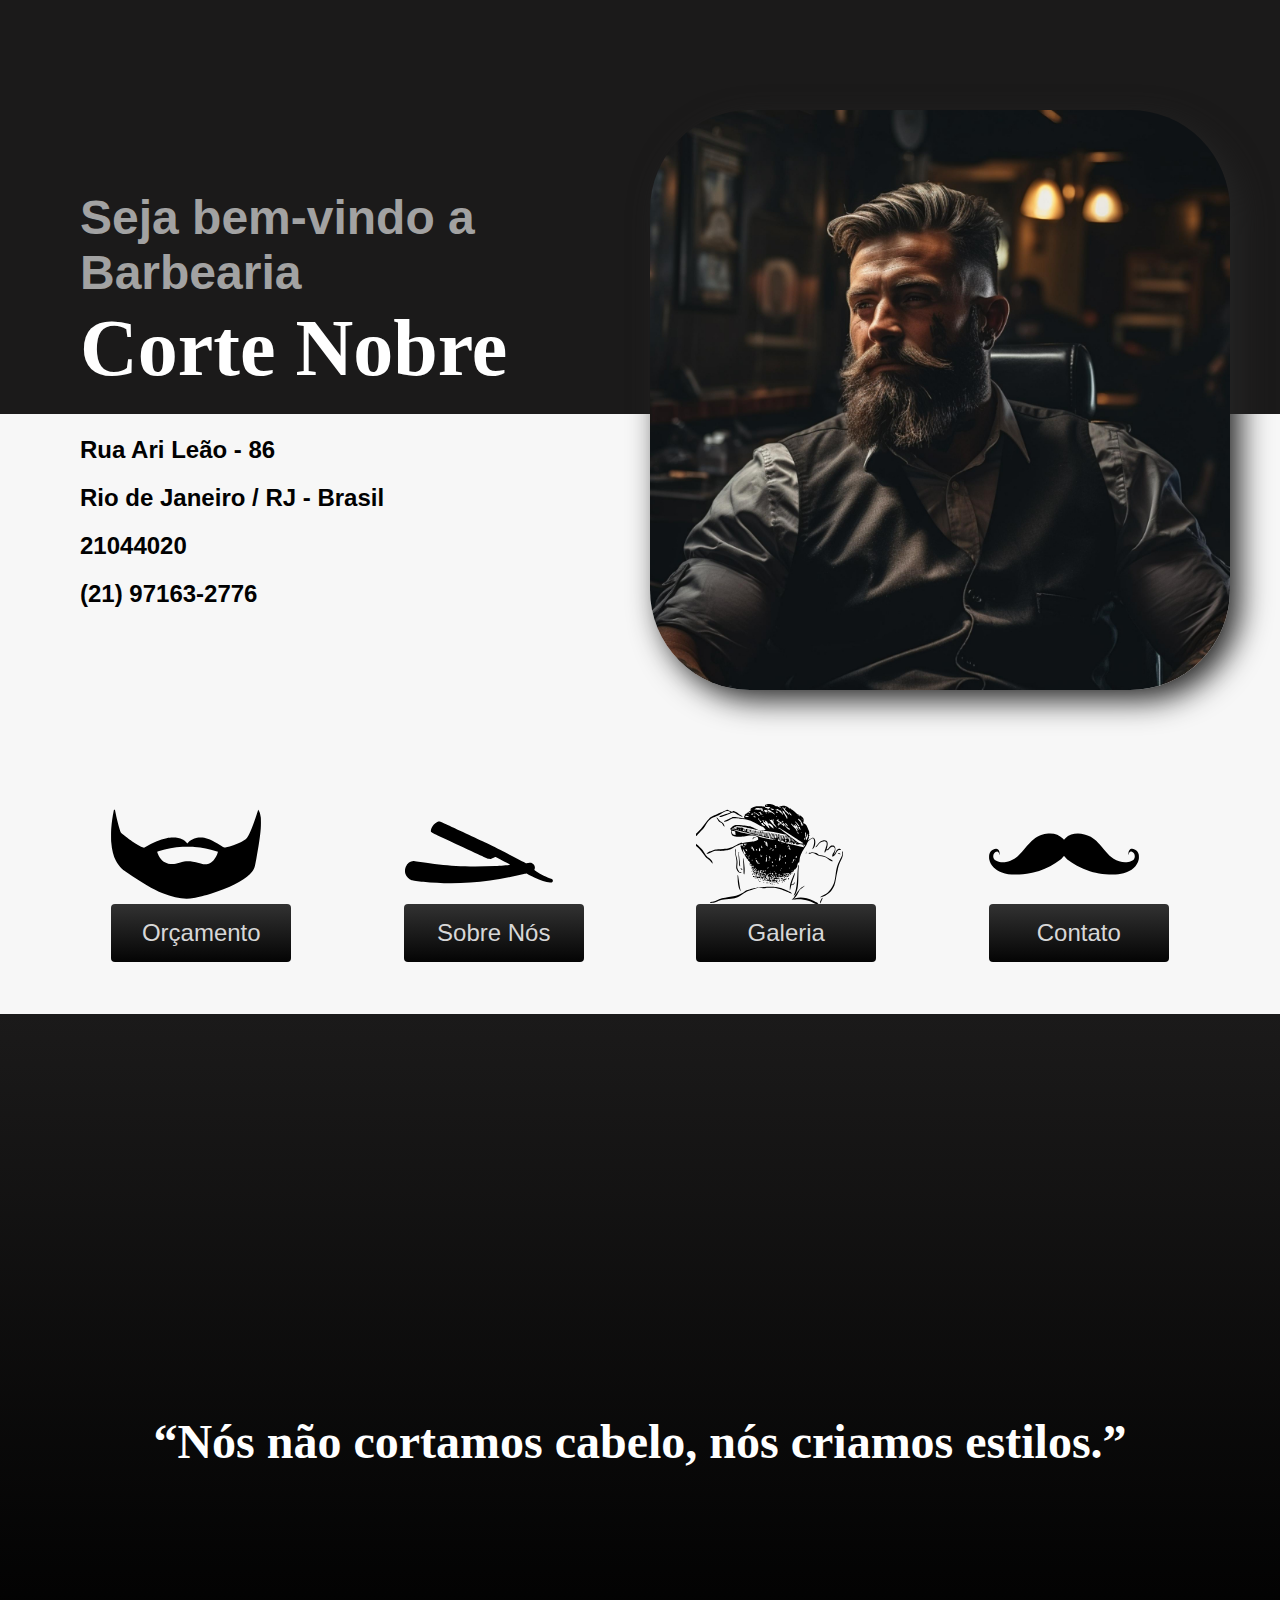
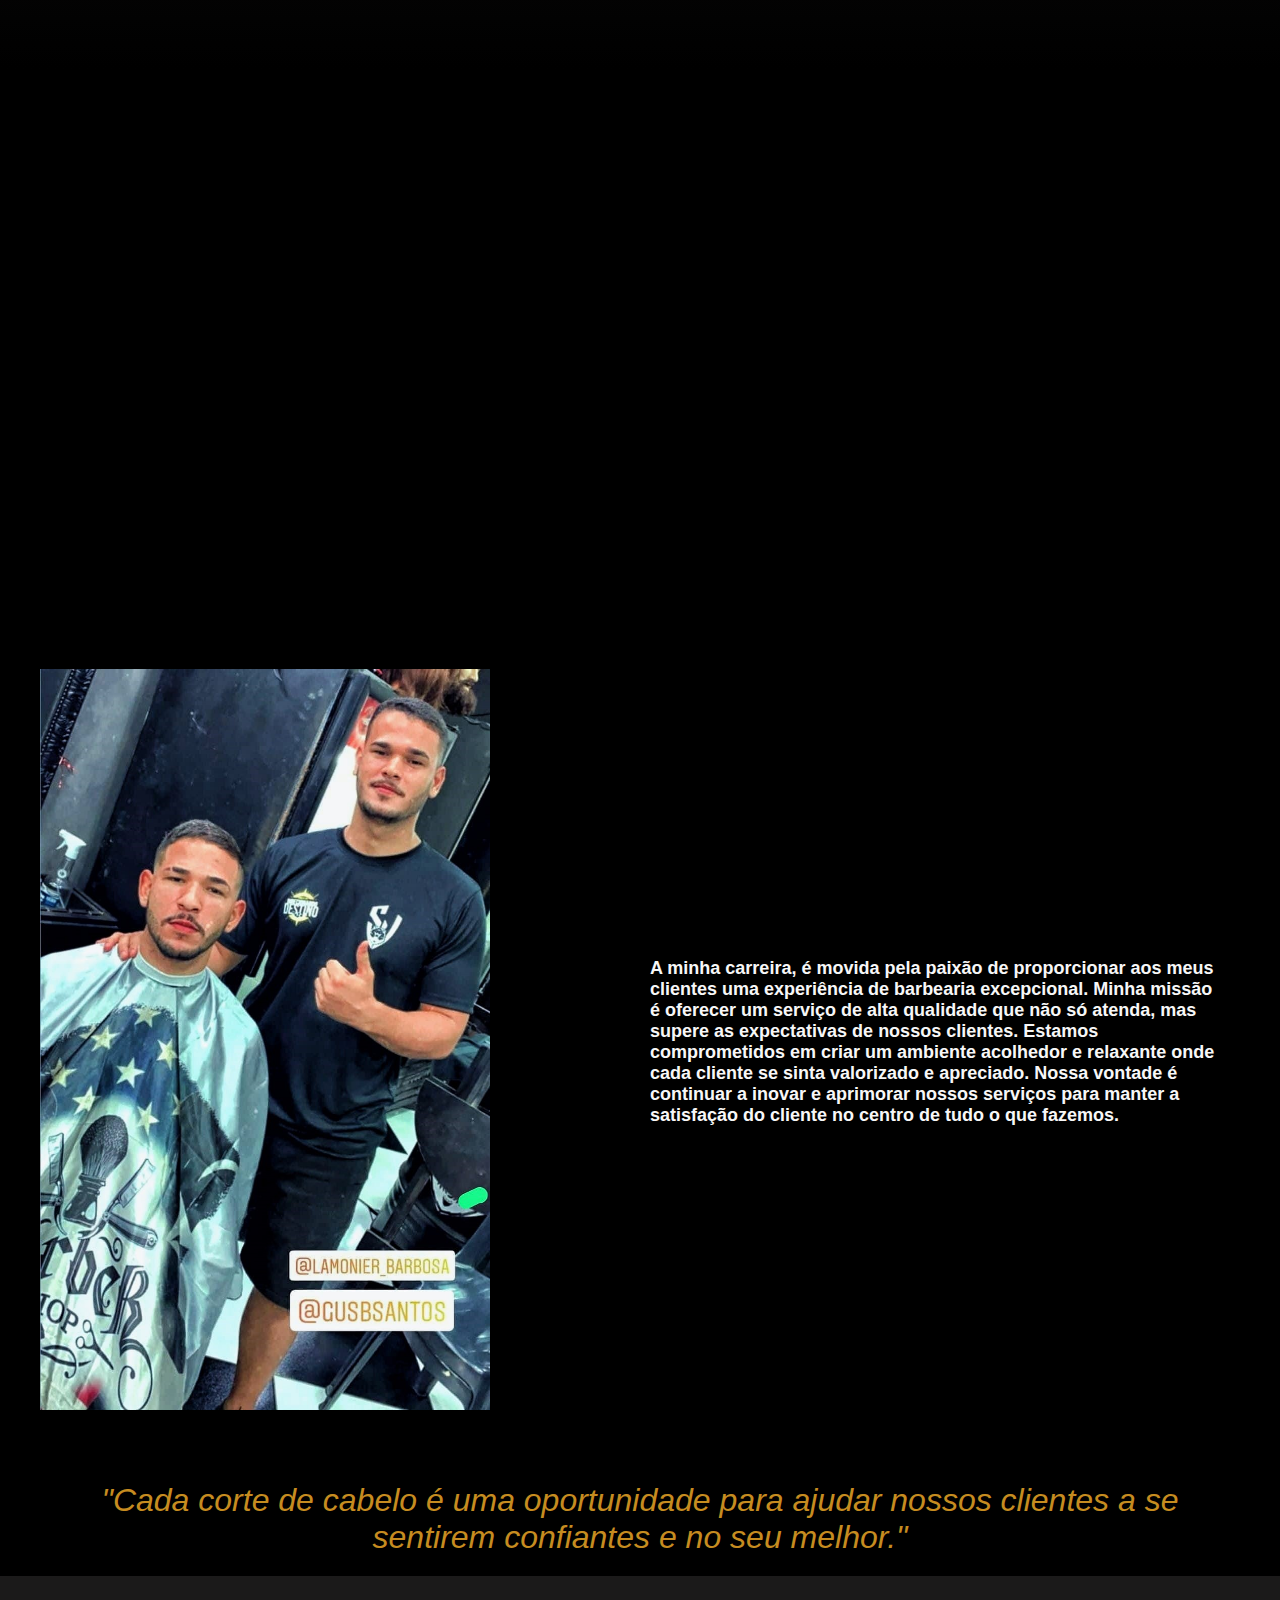
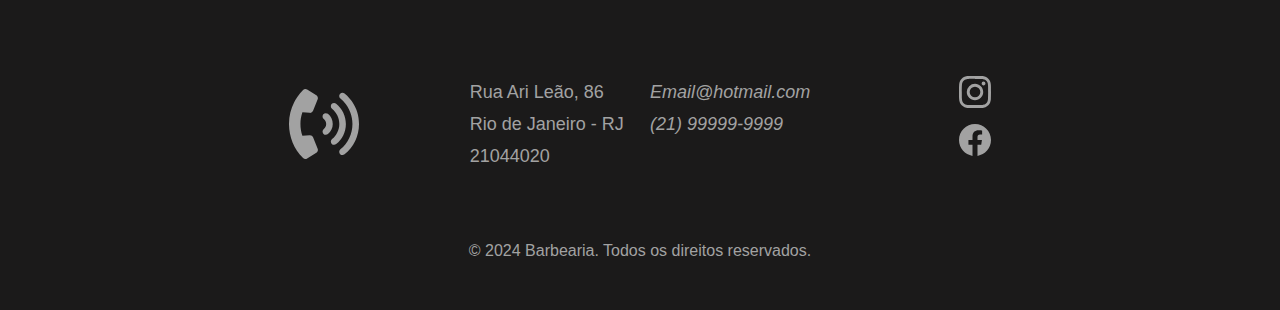
==== commit ed954e81: "atualizações de contato no projeto" ====
--- a/index.html
+++ b/index.html
@@ -5,7 +5,7 @@
     <meta charset="UTF-8">
     <meta name="viewport" content="width=device-width, initial-scale=1.0">
     <title>Gustavo Barbearia</title>
-    <link rel="stylesheet" href="./style/style.min.css">
+    <link rel="stylesheet" href="./style/style.css">
     <meta name="description" content="Barbearia Corte Nobre.">
     <link rel="icon" href="./img/pagina-inicial/bigode.svg" type="image/svg+xml">
 </head>
@@ -97,19 +97,18 @@
                 <p>21044020</p>
             </div>
             <address class="footer-contato">
-                <a href="mailto:Gustavo_tuia@windowslive.com">Gustavo_tuia@windowslive.com</a>
-                <a target="_blank" href="tel:+55 21 97163-2776">(21) 971632776</a>
+                <a href="mailto:Email@hotmail.com">Email@hotmail.com</a>
+                <a target="_blank" href="tel:+5521999999999">(21) 99999-9999</a>
             </address>
             <div class=" footer-redes">
-                <a class="icon-instagram" target="_blank" href="https://www.instagram.com/gusbsantos/"><svg width="32"
-                        height="32" xmlns="http://www.w3.org/2000/svg" fill="#a2a2a2">
+                <a class="icon-instagram" target="_blank" href="https://www.instagram.com"><svg width="32" height="32"
+                        xmlns="http://www.w3.org/2000/svg" fill="#a2a2a2">
                         <path
                             d="M16 0c-4.347 0-4.89.02-6.596.096C7.7.176 6.54.444 5.52.84a7.835 7.835 0 0 0-2.835 1.845A7.807 7.807 0 0 0 .84 5.52C.444 6.54.175 7.7.096 9.404.016 11.111 0 11.654 0 16c0 4.347.02 4.89.096 6.596.08 1.703.348 2.864.744 3.884a7.847 7.847 0 0 0 1.845 2.835A7.825 7.825 0 0 0 5.52 31.16c1.021.395 2.181.665 3.884.744 1.707.08 2.25.096 6.596.096 4.347 0 4.89-.02 6.596-.096 1.703-.08 2.864-.35 3.884-.744a7.864 7.864 0 0 0 2.835-1.845 7.814 7.814 0 0 0 1.845-2.835c.395-1.02.665-2.181.744-3.884.08-1.707.096-2.25.096-6.596 0-4.347-.02-4.89-.096-6.596-.08-1.703-.35-2.865-.744-3.884a7.853 7.853 0 0 0-1.845-2.835A7.796 7.796 0 0 0 26.48.84C25.46.444 24.299.175 22.596.096 20.889.016 20.346 0 16 0Zm0 2.88c4.27 0 4.78.021 6.467.095 1.56.073 2.406.332 2.969.553.75.29 1.28.636 1.843 1.195.558.56.905 1.092 1.194 1.841.219.563.48 1.41.551 2.97.076 1.687.093 2.194.093 6.466s-.02 4.78-.098 6.467c-.082 1.56-.342 2.406-.562 2.969-.298.75-.638 1.28-1.198 1.843a4.992 4.992 0 0 1-1.84 1.194c-.56.219-1.42.48-2.98.551-1.699.076-2.199.093-6.479.093-4.281 0-4.781-.02-6.479-.098-1.561-.082-2.421-.342-2.981-.562-.759-.298-1.28-.638-1.839-1.198a4.859 4.859 0 0 1-1.2-1.84c-.22-.56-.478-1.42-.56-2.98-.06-1.68-.081-2.199-.081-6.459 0-4.261.021-4.781.081-6.481.082-1.56.34-2.419.56-2.979.28-.76.639-1.28 1.2-1.841C5.22 4.12 5.741 3.76 6.5 3.48 7.06 3.26 7.901 3 9.461 2.92c1.7-.06 2.2-.08 6.479-.08l.06.04Zm0 4.904A8.215 8.215 0 0 0 7.784 16c0 4.54 3.68 8.216 8.216 8.216 4.54 0 8.216-3.68 8.216-8.216 0-4.54-3.68-8.216-8.216-8.216Zm0 13.55A5.332 5.332 0 0 1 10.667 16 5.332 5.332 0 0 1 16 10.667 5.332 5.332 0 0 1 21.333 16 5.332 5.332 0 0 1 16 21.333ZM26.461 7.46c0 1.06-.861 1.92-1.92 1.92-1.06 0-1.92-.861-1.92-1.92a1.921 1.921 0 0 1 3.84 0Z" />
                     </svg>
                 </a>
-                <a class="icon-facebook" target="_blank"
-                    href="https://www.facebook.com/profile.php?id=100018405428199&locale=pt_BR"><svg width="32"
-                        height="32" xmlns="http://www.w3.org/2000/svg" fill="#a2a2a2">
+                <a class="icon-facebook" target="_blank" href="https://www.facebook.com"><svg width="32" height="32"
+                        xmlns="http://www.w3.org/2000/svg" fill="#a2a2a2">
                         <path
                             d="M32 16.098c0-8.836-7.164-16-16-16s-16 7.164-16 16c0 7.986 5.85 14.605 13.5 15.805v-11.18H9.437v-4.627H13.5v-3.522c0-4.01 2.39-6.226 6.044-6.226 1.75 0 3.581.314 3.581.314v3.937h-2.018c-1.988 0-2.608 1.233-2.608 2.499v3h4.437l-.71 4.626H18.5v11.18C26.149 30.703 32 24.083 32 16.098Z" />
                     </svg>
--- a/style/style.css
+++ b/style/style.css
@@ -0,0 +1,24 @@
+@import "./global.css";
+@import "./footer.css";
+
+/* Pagina Principal */
+@import "./header.css";
+@import "./pagina-principal/header-index.css";
+@import "./pagina-principal/div-com-logo.css";
+@import "./pagina-principal/main-index.css";
+
+/* Contatos */
+@import "./contato/contatos.css";
+
+/* Orçamento */
+@import "./orcamento/orcamento.css";
+@import "./orcamento/motivacao.css";
+
+/* Sobre */
+@import "./sobre/sobre.css";
+
+/* Galeria */
+@import "./galeria/galeria.css";
+
+/* Agracimentos */
+@import "./agradecimento/agradecimento.css"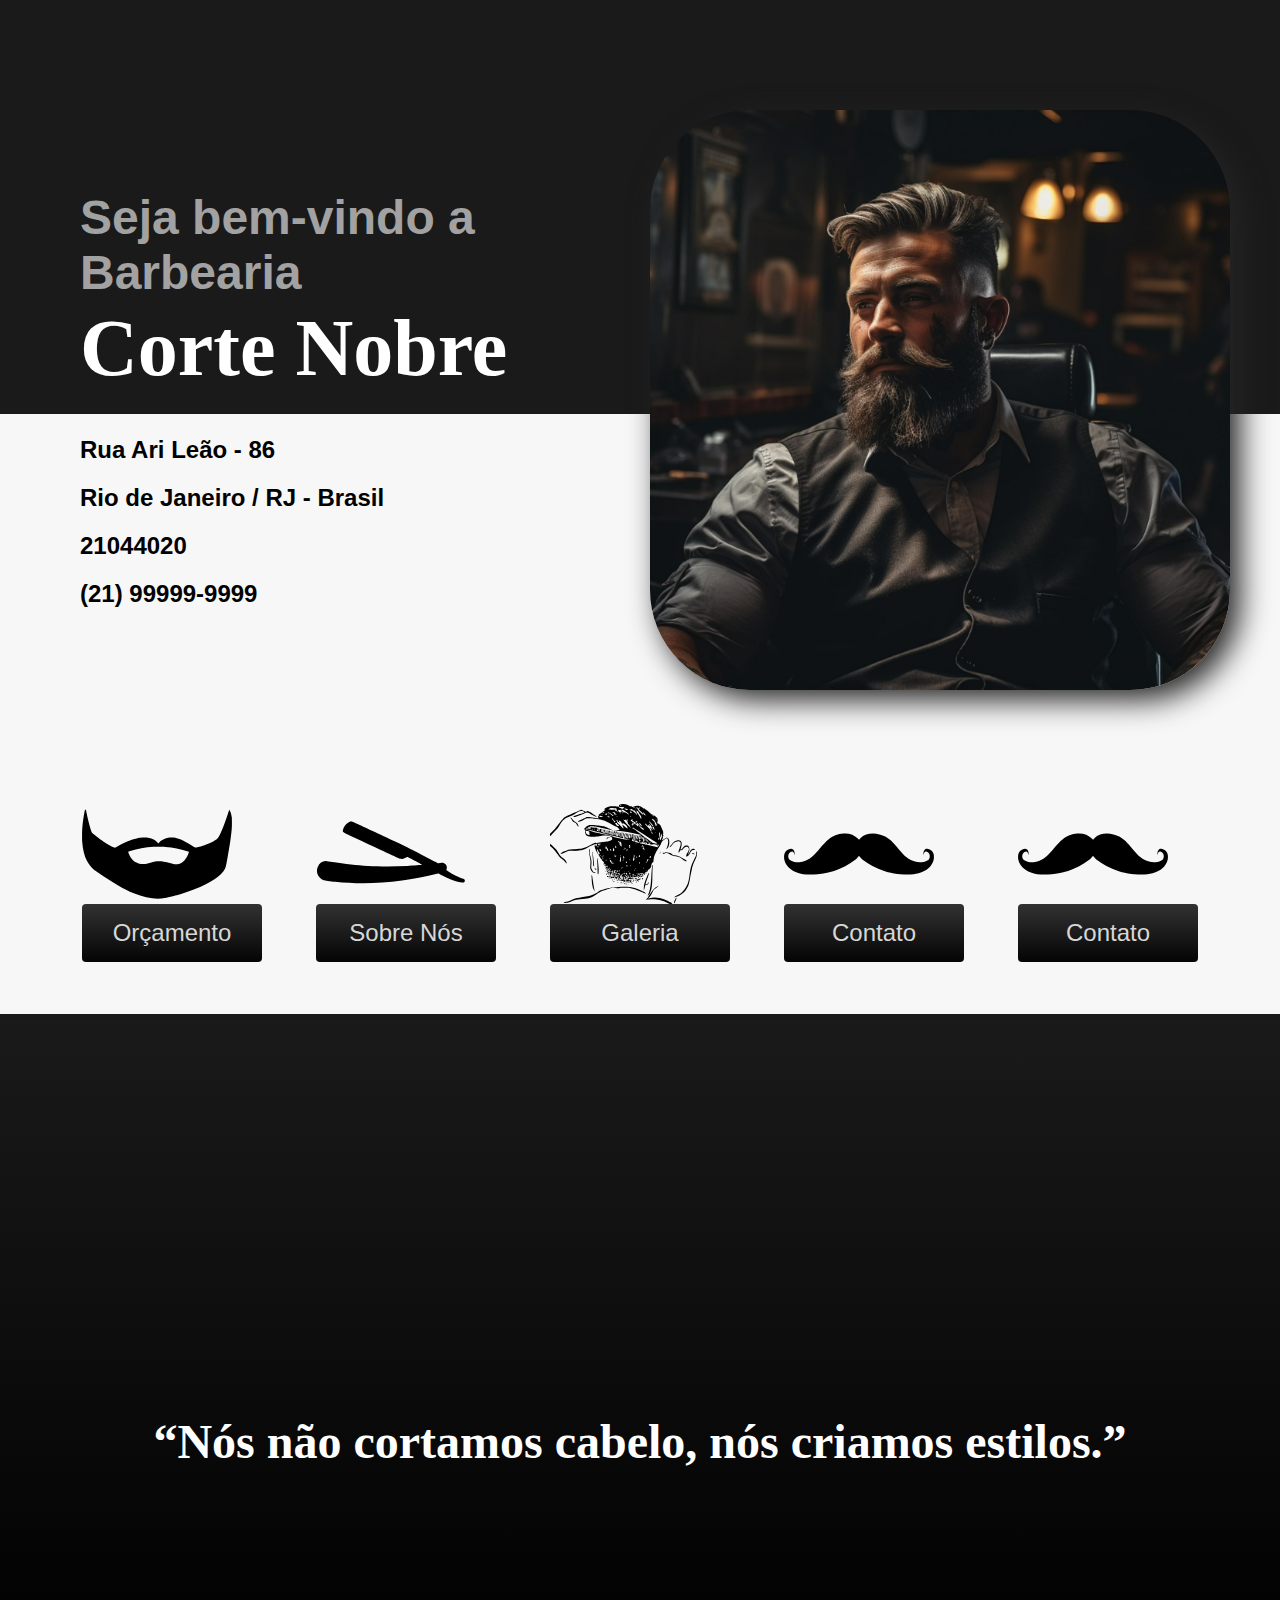
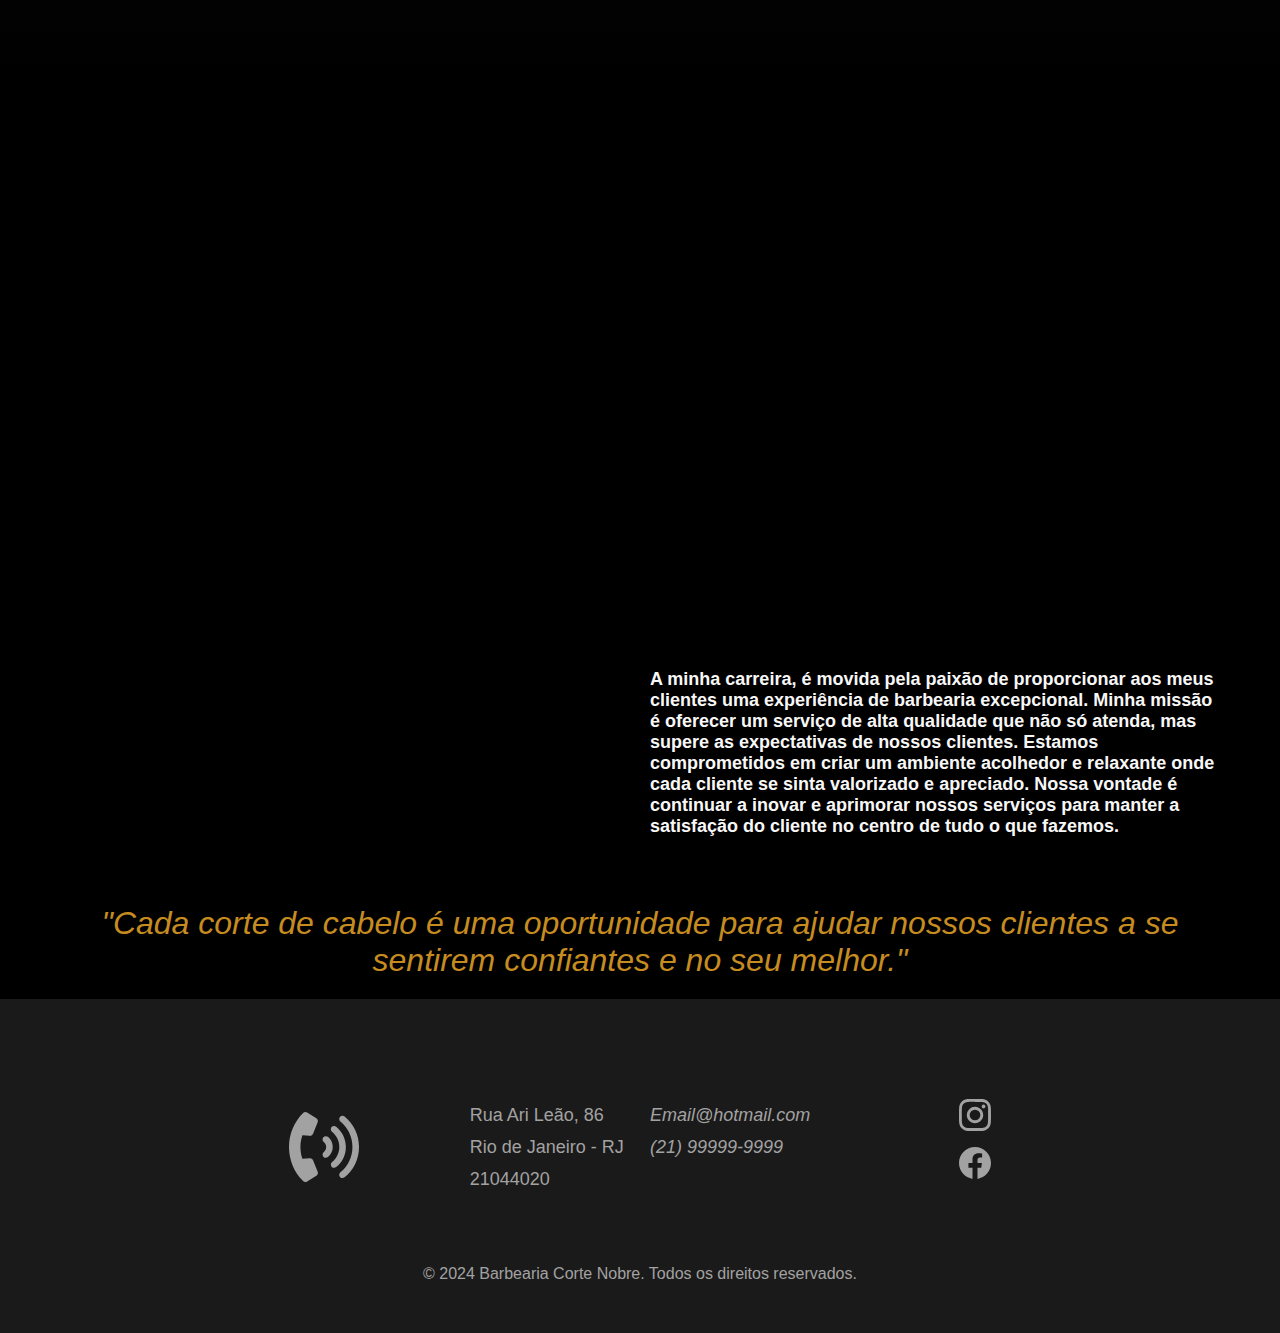
==== commit de89f570: "reajuste no idioma das páginas" ====
--- a/index.html
+++ b/index.html
@@ -1,10 +1,10 @@
 <!DOCTYPE html>
-<html lang="en">
+<html lang="pt-br">
 
 <head>
     <meta charset="UTF-8">
     <meta name="viewport" content="width=device-width, initial-scale=1.0">
-    <title>Gustavo Barbearia</title>
+    <title>Barbearia Corte Nobre</title>
     <link rel="stylesheet" href="./style/style.css">
     <meta name="description" content="Barbearia Corte Nobre.">
     <link rel="icon" href="./img/pagina-inicial/bigode.svg" type="image/svg+xml">
@@ -22,7 +22,7 @@
                         <p class="fadeInLeft" data-anime="600">Rua Ari Leão - 86 <br>
                             Rio de Janeiro / RJ - Brasil <br>
                             21044020 <br>
-                            (21) 97163-2776</p>
+                            (21) 99999-9999</p>
                     </div>
                 </div>
                 <div class=" imagem-de-capa ">
@@ -39,15 +39,19 @@
                     </div>
                     <div class="sobre">
                         <img src="./img/pagina-inicial/navalhete.svg" alt="">
-                        <a href="./galeria.html">Sobre Nós</a>
+                        <a href="./sobre.html">Sobre Nós</a>
                     </div>
                     <div class="galeria">
                         <img src="./img/pagina-inicial/cortando.svg" alt="">
-                        <a href="./sobre.html">Galeria</a>
+                        <a href="./galeria.html">Galeria</a>
                     </div>
                     <div class="contato-index">
                         <img src="./img/pagina-inicial/bigode.svg" alt="">
                         <a href="./contato.html">Contato</a>
+                    </div>
+                    <div class="contato-index">
+                        <img src="./img/pagina-inicial/bigode.svg" alt="">
+                        <a href="./agradecimento.html">Contato</a>
                     </div>
                 </div>
             </div>
@@ -64,7 +68,7 @@
     <article class="article-inicial">
         <div class="conteudo-inicial">
             <div class="imagem-do-article">
-                <img class="imagem-do-barbeiro" src="./img/pagina-inicial/foto-braba.jpg" alt="">
+                <img class="imagem-do-barbeiro" src="./img/pagina-inicial/2147839795.jpg" alt="">
             </div>
             <div class="texto">
                 <p>
@@ -115,7 +119,7 @@
                 </a>
             </div>
         </section>
-        <p class="footer-direitos">© 2024 Barbearia. Todos os direitos reservados.</p>
+        <p class="footer-direitos">© 2024 Barbearia Corte Nobre. Todos os direitos reservados.</p>
     </footer>
     <script src="./js/plugins/simple-anime.js"></script>
     <script src="./js/script.js"></script>
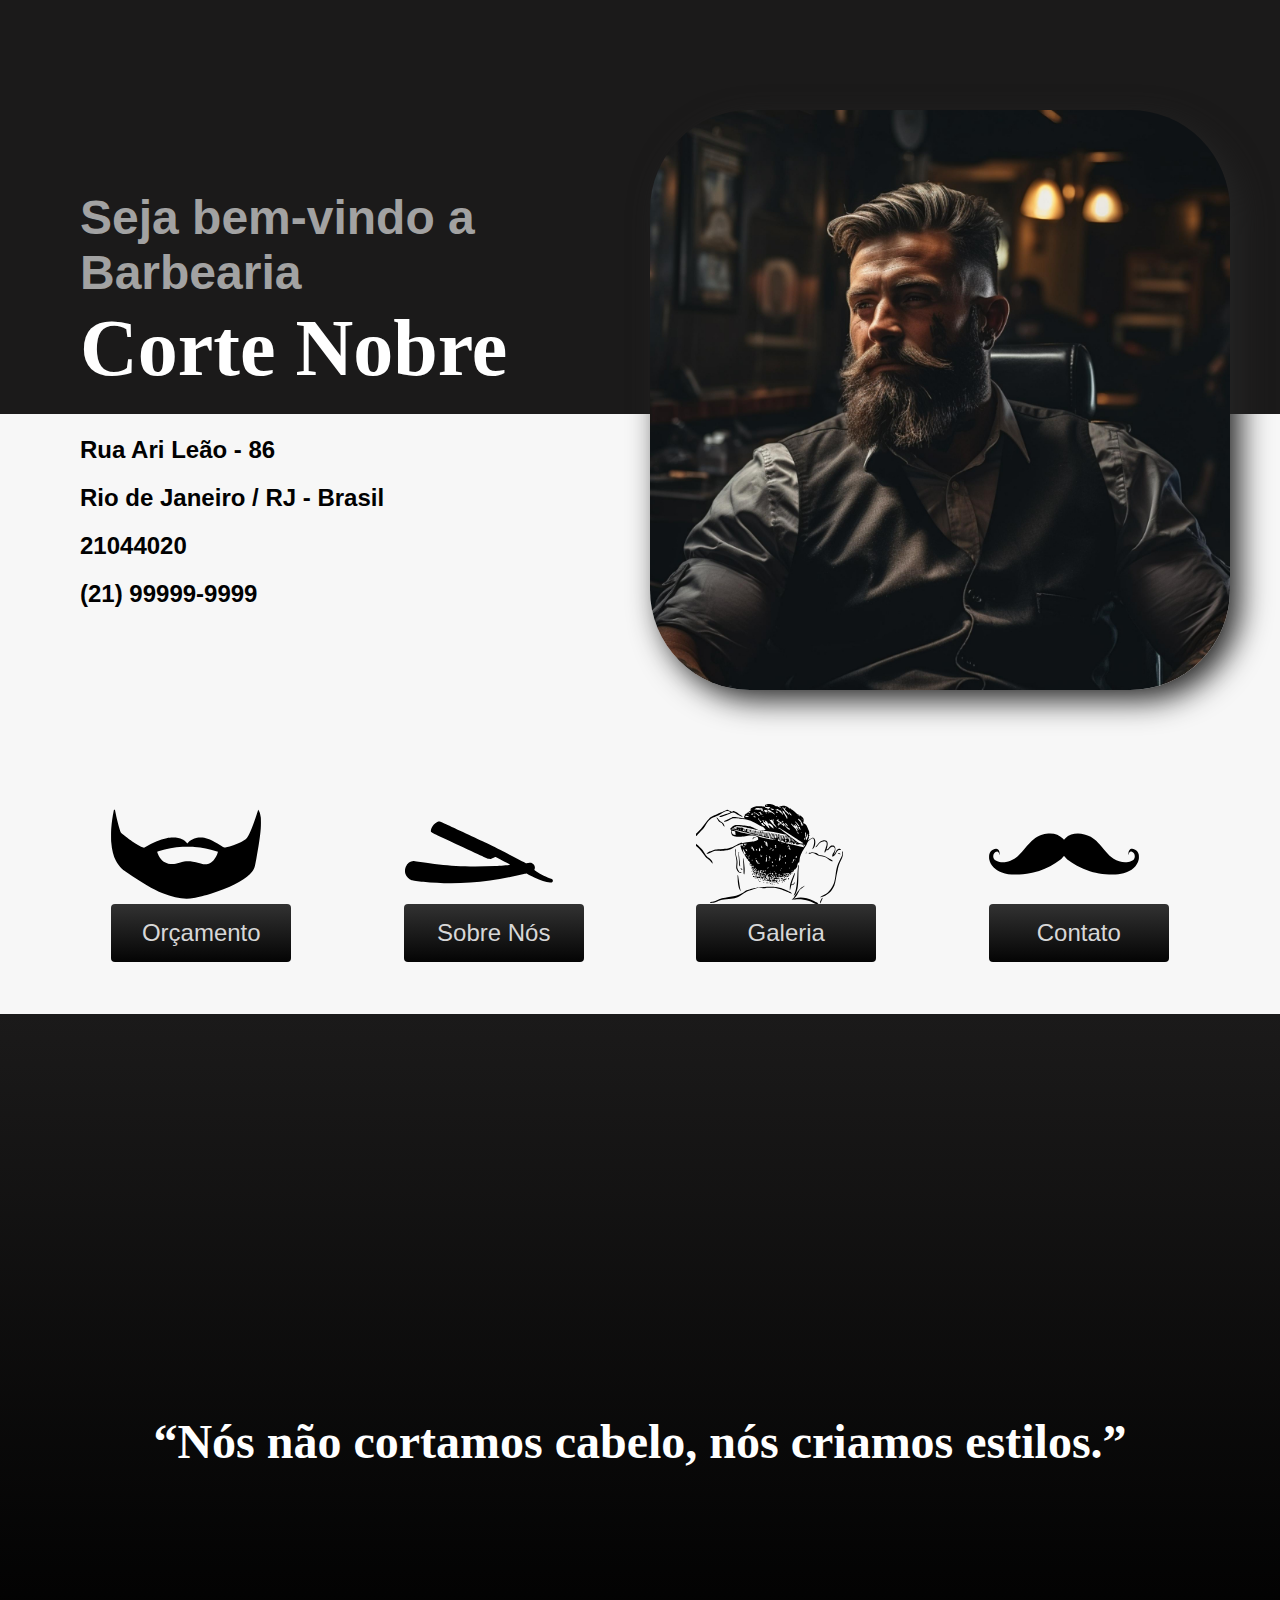
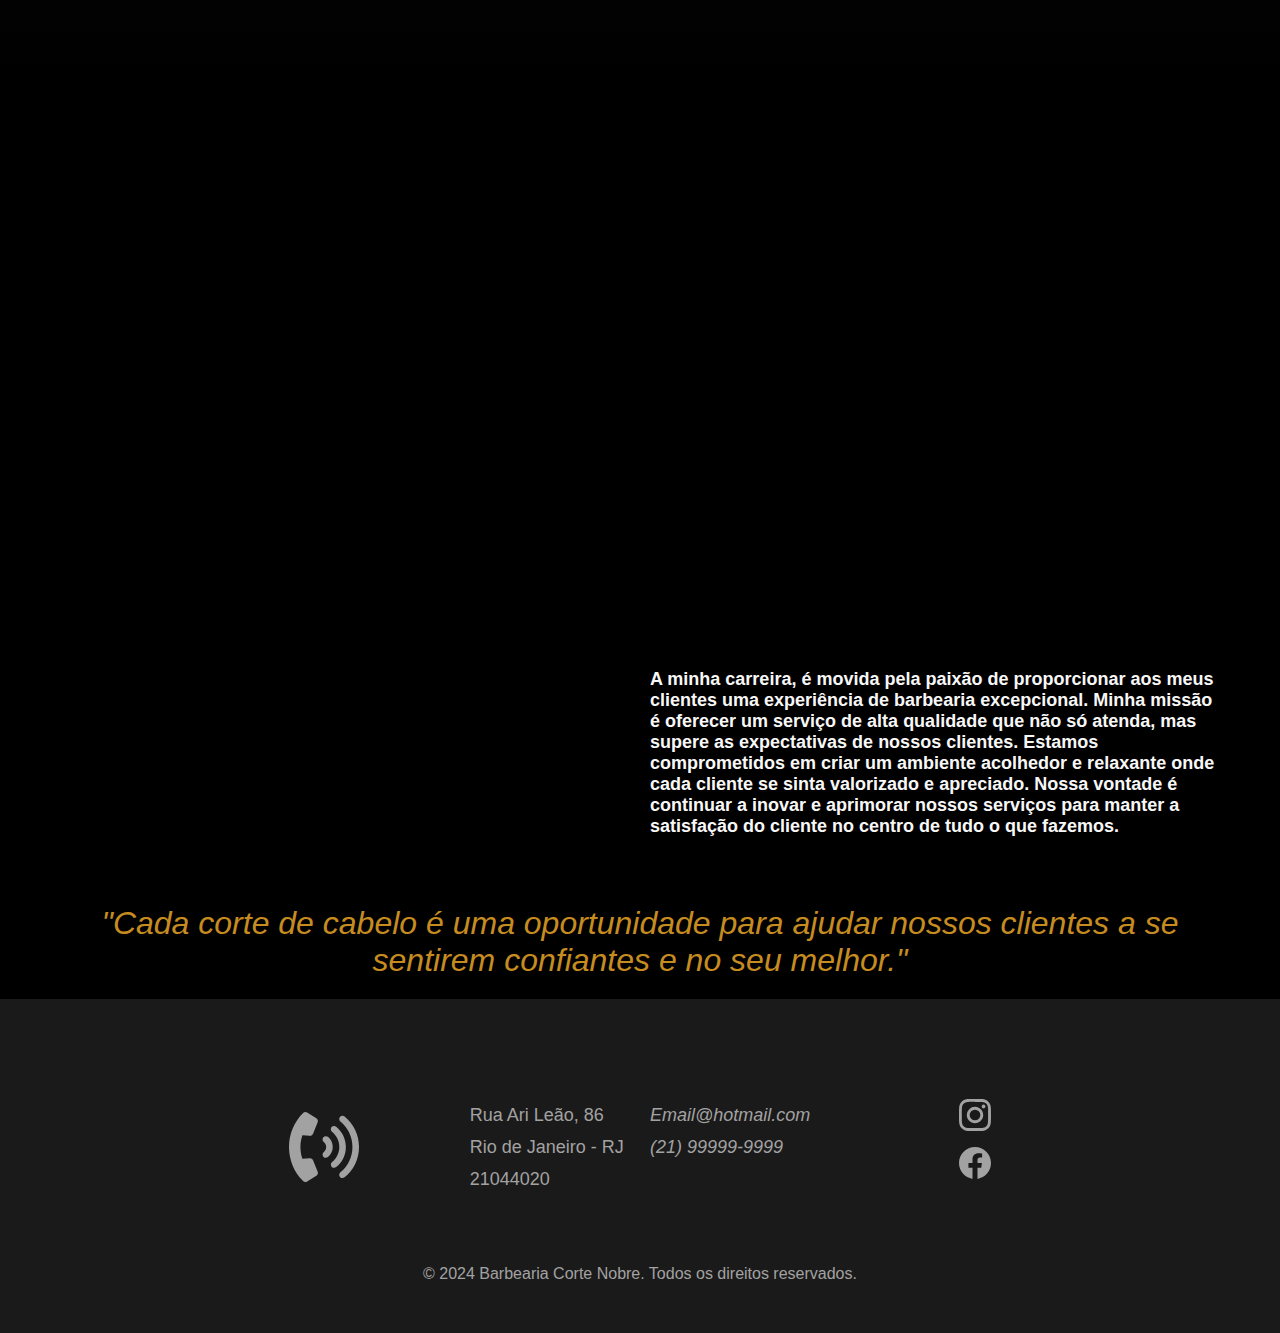
==== commit 82335228: "atualização de agracimentos" ====
--- a/index.html
+++ b/index.html
@@ -48,10 +48,6 @@
                     <div class="contato-index">
                         <img src="./img/pagina-inicial/bigode.svg" alt="">
                         <a href="./contato.html">Contato</a>
-                    </div>
-                    <div class="contato-index">
-                        <img src="./img/pagina-inicial/bigode.svg" alt="">
-                        <a href="./agradecimento.html">Contato</a>
                     </div>
                 </div>
             </div>
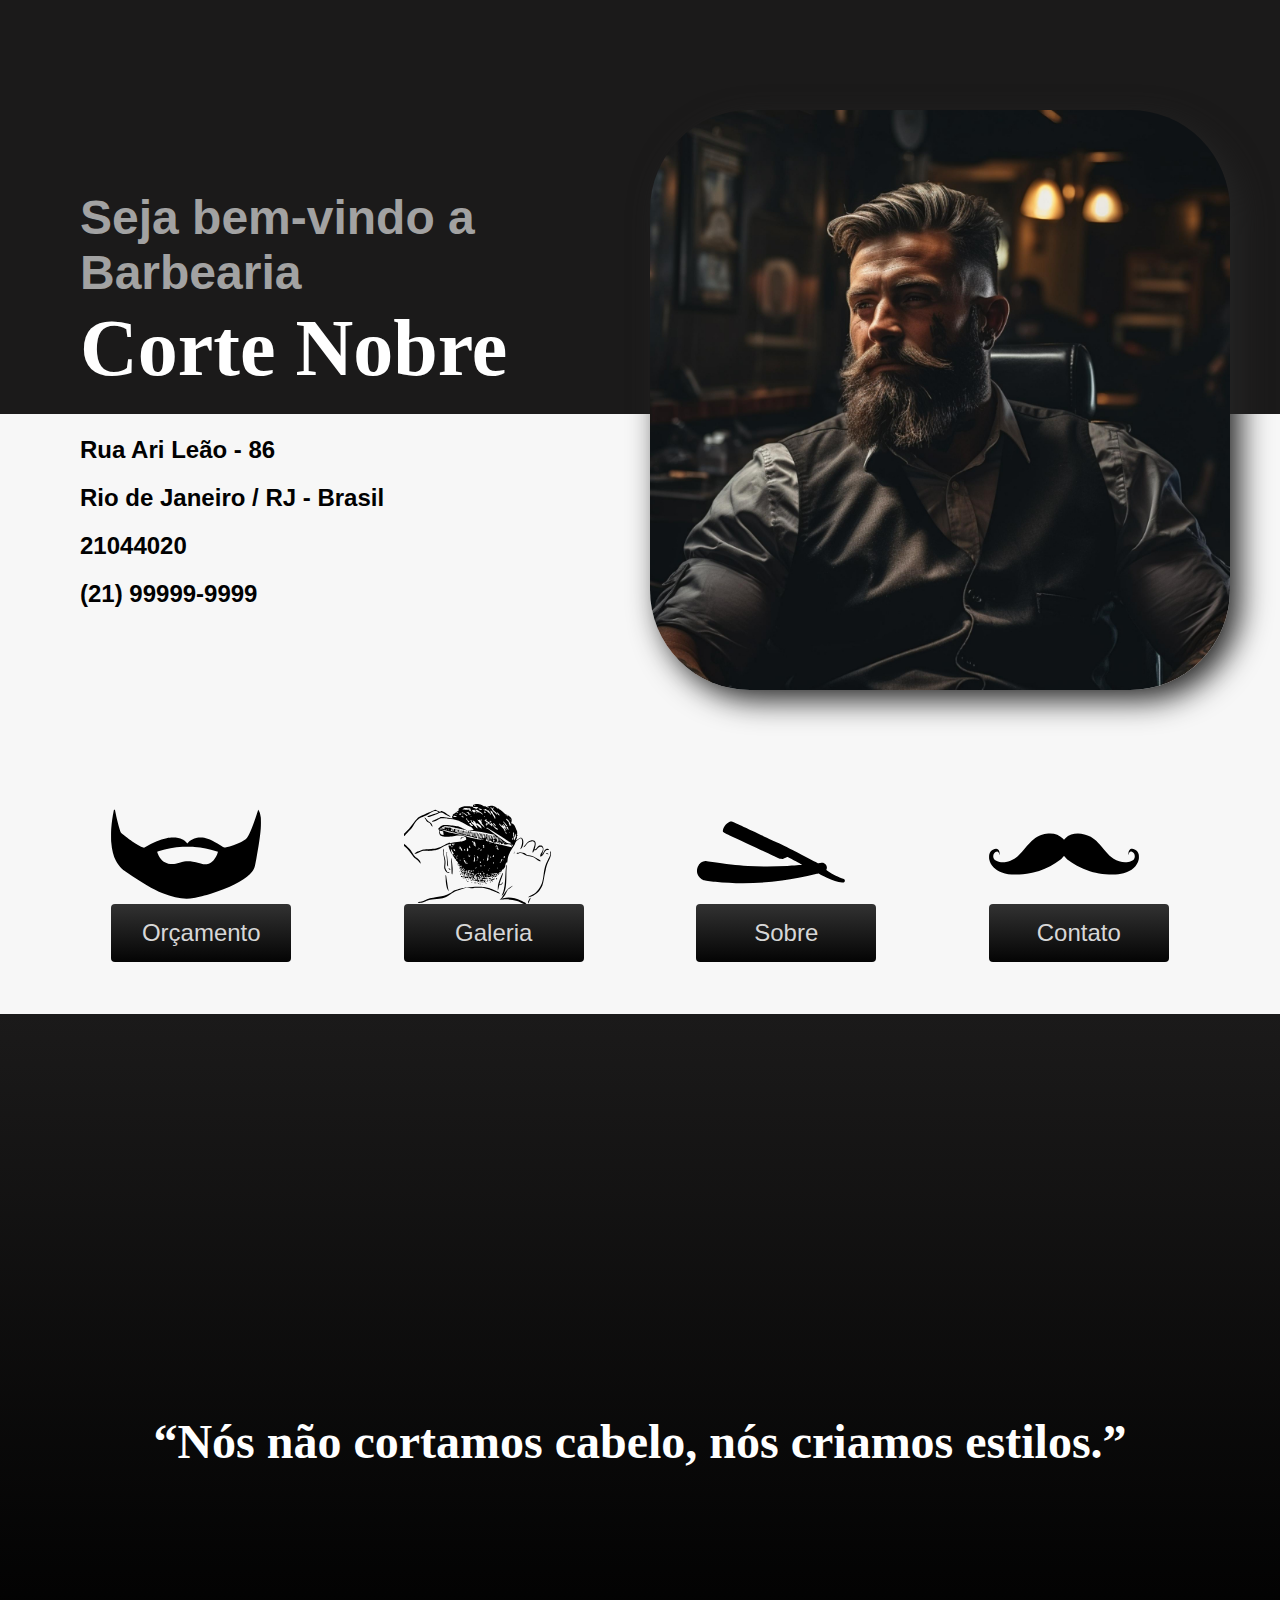
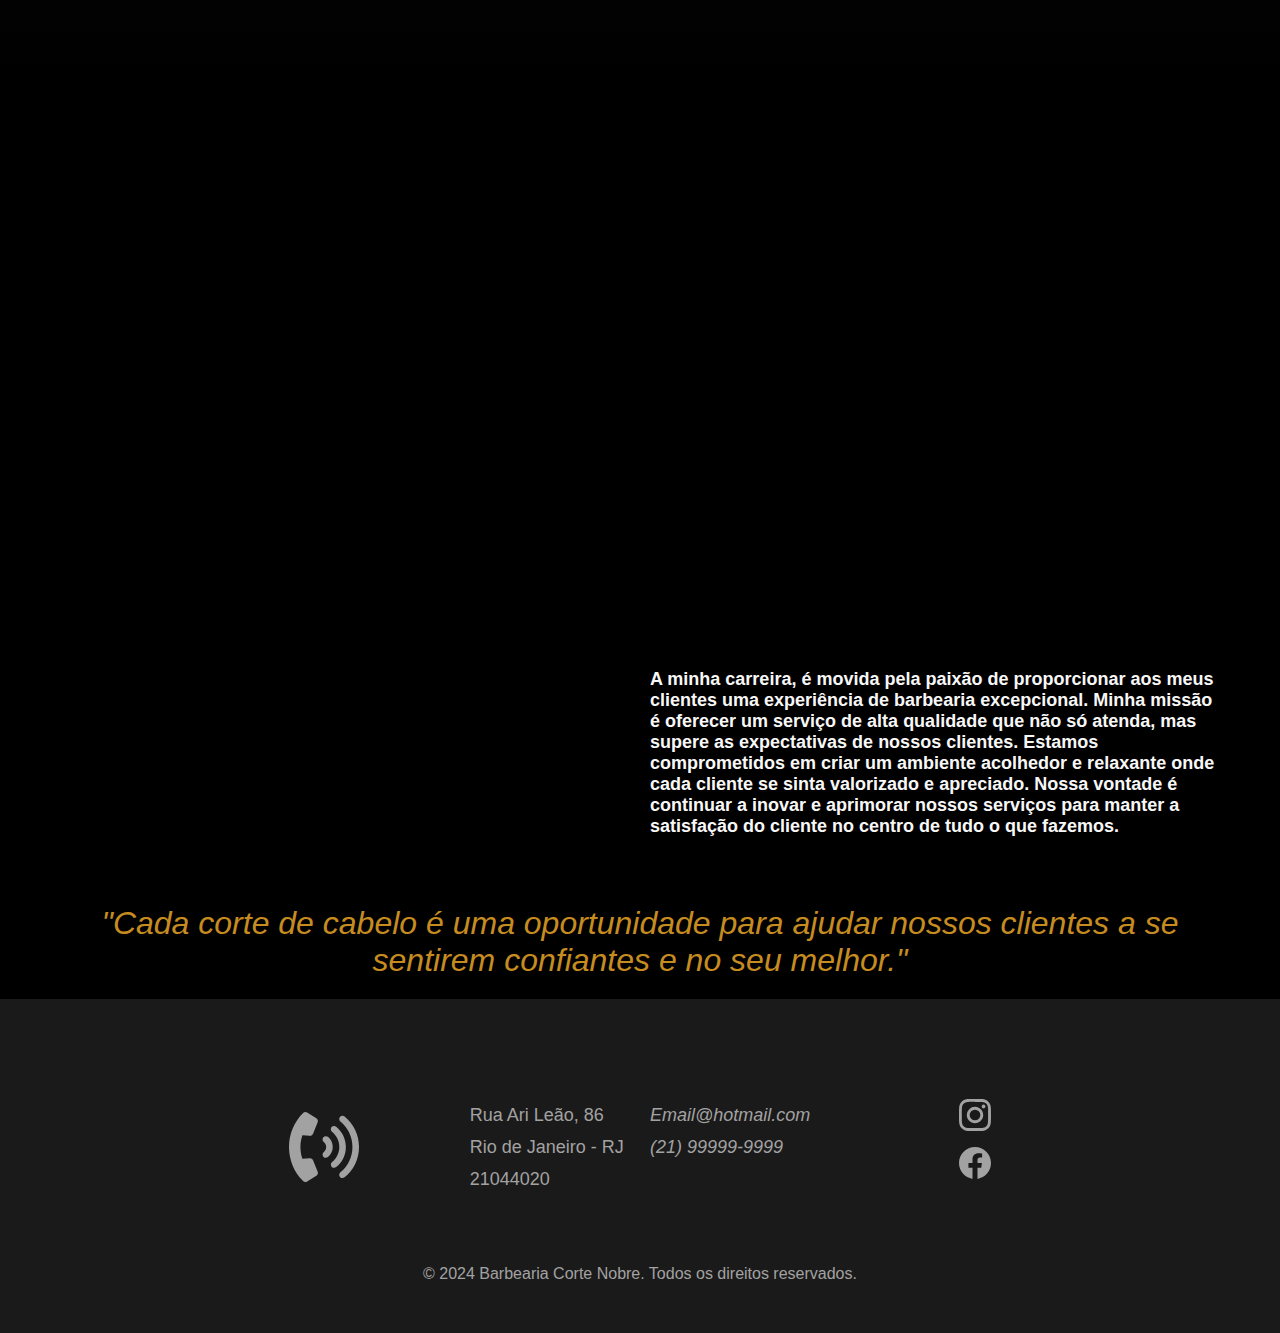
==== commit 9df4cd9c: "Mudando posicionamento dos botões do menu" ====
--- a/index.html
+++ b/index.html
@@ -37,13 +37,13 @@
                         <img src="./img/pagina-inicial/barba.svg" alt="">
                         <a href="./orcamento.html">Orçamento</a>
                     </div>
-                    <div class="sobre">
-                        <img src="./img/pagina-inicial/navalhete.svg" alt="">
-                        <a href="./sobre.html">Sobre Nós</a>
-                    </div>
                     <div class="galeria">
                         <img src="./img/pagina-inicial/cortando.svg" alt="">
                         <a href="./galeria.html">Galeria</a>
+                    </div>
+                    <div class="sobre">
+                        <img src="./img/pagina-inicial/navalhete.svg" alt="">
+                        <a href="./sobre.html">Sobre</a>
                     </div>
                     <div class="contato-index">
                         <img src="./img/pagina-inicial/bigode.svg" alt="">
